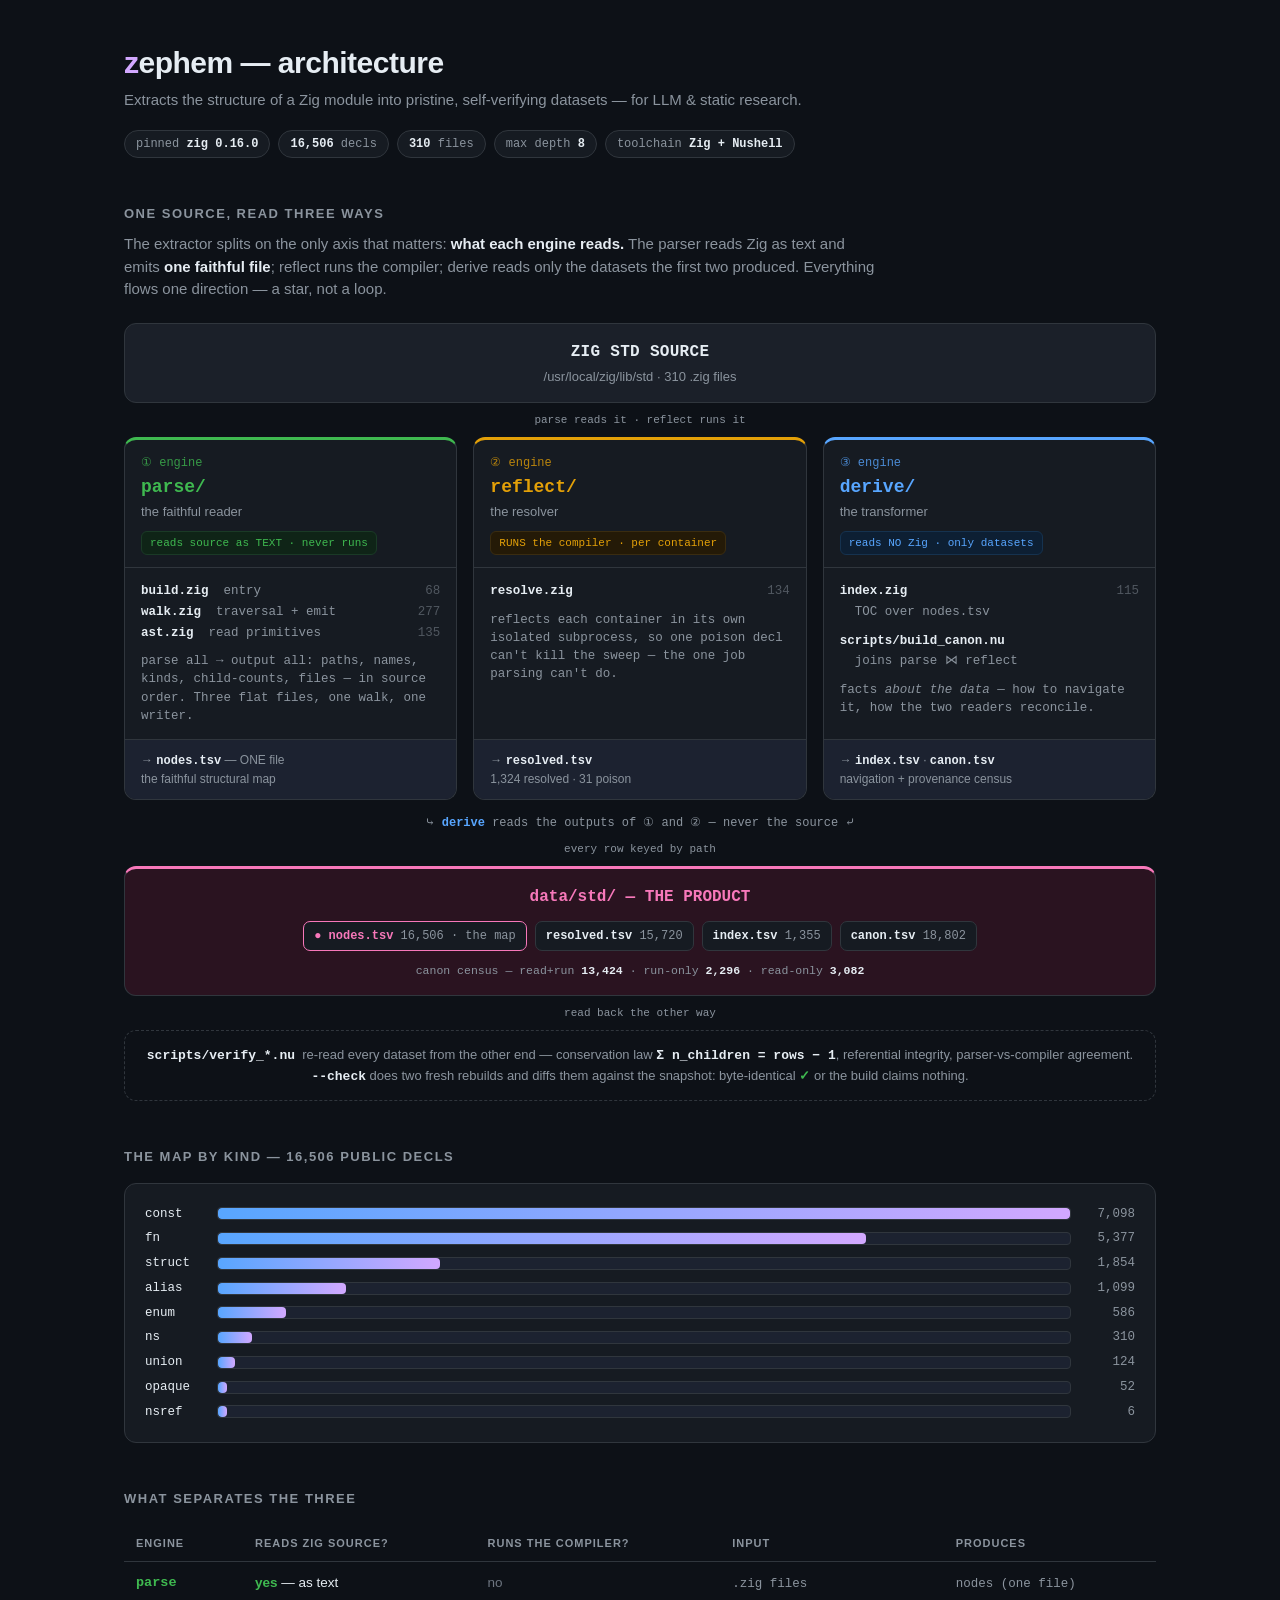
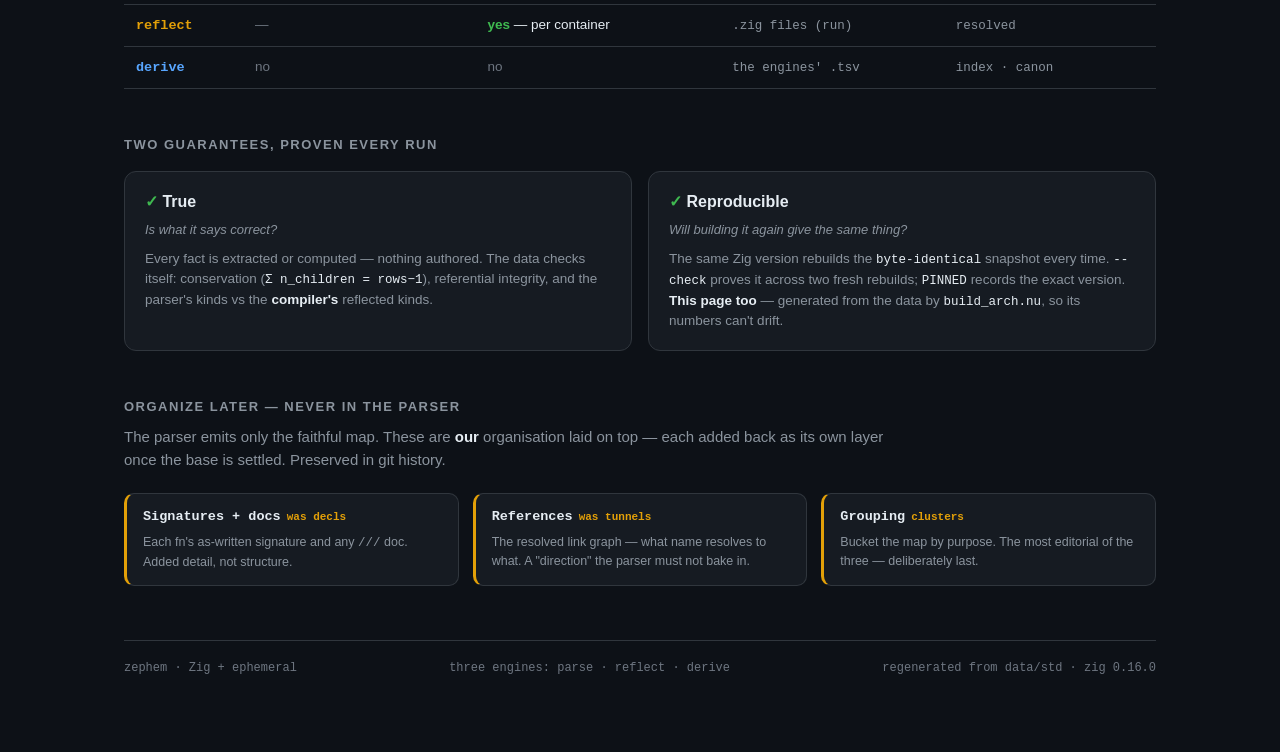
==== docs/architecture.html @ 4c21068a "parse: simplify to 3 flat files, drop dead multi-visitor machinery With the parser down to one outpu" ====
<!doctype html>
<html lang="en">
<head>
<meta charset="utf-8">
<meta name="viewport" content="width=device-width, initial-scale=1">
<title>zephem — architecture</title>
<!-- GENERATED FILE — do not hand-edit. Regenerate: nu scripts/build_arch.nu
     Structure/CSS live in docs/architecture.tmpl.html; every number is injected from data/std + engine source. -->
<style>
  :root{
    --bg:#0d1117; --panel:#161b22; --panel2:#1c2230; --ink:#e6edf3; --muted:#8b949e;
    --line:#30363d; --accent:#d2a8ff;
    --parse:#3fb950; --parse-bg:#0f2417; --parse-dim:#1a3a26;
    --reflect:#e3a008; --reflect-bg:#241a07; --reflect-dim:#3a2c10;
    --derive:#58a6ff; --derive-bg:#0d1f33; --derive-dim:#15324f;
    --source-bg:#1b2029; --product:#f778ba; --product-bg:#2a1320;
    --mono:"SF Mono",ui-monospace,"JetBrains Mono",Menlo,Consolas,monospace;
    --sans:-apple-system,BlinkMacSystemFont,"Segoe UI",Inter,Roboto,sans-serif;
  }
  *{box-sizing:border-box}
  body{margin:0;background:var(--bg);color:var(--ink);font-family:var(--sans);
       line-height:1.5;-webkit-font-smoothing:antialiased}
  .wrap{max-width:1080px;margin:0 auto;padding:40px 24px 80px}
  h1{font-size:30px;margin:0 0 4px;letter-spacing:-.5px}
  h1 .z{color:var(--accent)}
  .sub{color:var(--muted);font-size:15px;margin:0}
  .badges{display:flex;gap:8px;flex-wrap:wrap;margin:18px 0 0}
  .badge{font-family:var(--mono);font-size:12px;color:var(--muted);
         border:1px solid var(--line);border-radius:20px;padding:4px 11px;background:var(--panel)}
  .badge b{color:var(--ink);font-weight:600}
  h2{font-size:13px;text-transform:uppercase;letter-spacing:1.5px;color:var(--muted);
     margin:46px 0 16px;font-weight:600}
  .lede{color:var(--muted);font-size:15px;max-width:760px;margin:-6px 0 22px}
  .lede b{color:var(--ink);font-weight:600}

  .arrow{display:flex;justify-content:center;align-items:center;color:var(--muted);
         font-size:20px;height:34px;position:relative}
  .arrow span{font-size:11px;font-family:var(--mono);position:absolute;
              background:var(--bg);padding:0 8px;color:var(--muted)}

  .source{width:100%;background:var(--source-bg);border:1px solid var(--line);
          border-radius:12px;padding:16px 20px;text-align:center}
  .source .t{font-family:var(--mono);font-weight:600;color:var(--ink);letter-spacing:.3px}
  .source .d{color:var(--muted);font-size:13px;margin-top:3px}

  .engines{display:grid;grid-template-columns:repeat(3,1fr);gap:16px;width:100%}
  .engine{border:1px solid var(--line);border-radius:12px;background:var(--panel);
          overflow:hidden;display:flex;flex-direction:column}
  .engine .head{padding:14px 16px 12px;border-bottom:1px solid var(--line)}
  .engine .num{font-family:var(--mono);font-size:12px;opacity:.8}
  .engine .name{font-size:18px;font-weight:700;margin:2px 0 1px;font-family:var(--mono)}
  .engine .role{font-size:13px;color:var(--muted)}
  .engine .reads{font-size:11px;font-family:var(--mono);margin-top:9px;
                 display:inline-block;padding:3px 8px;border-radius:6px}
  .engine .body{padding:13px 16px;font-family:var(--mono);font-size:12.5px;flex:1}
  .engine .body .f{color:var(--muted);padding:1px 0}
  .engine .body .f b{color:var(--ink);font-weight:600}
  .engine .body .dir{color:var(--ink);font-weight:600;margin-top:6px}
  .engine .body .ln{float:right;opacity:.5}
  .engine .out{padding:11px 16px;border-top:1px solid var(--line);background:var(--panel2);
               font-size:12px;color:var(--muted)}
  .engine .out b{font-family:var(--mono);color:var(--ink);font-weight:600}

  .parse{border-top:3px solid var(--parse)}
  .parse .num,.parse .name{color:var(--parse)}
  .parse .reads{background:var(--parse-bg);color:var(--parse);border:1px solid var(--parse-dim)}
  .reflect{border-top:3px solid var(--reflect)}
  .reflect .num,.reflect .name{color:var(--reflect)}
  .reflect .reads{background:var(--reflect-bg);color:var(--reflect);border:1px solid var(--reflect-dim)}
  .derive{border-top:3px solid var(--derive)}
  .derive .num,.derive .name{color:var(--derive)}
  .derive .reads{background:var(--derive-bg);color:var(--derive);border:1px solid var(--derive-dim)}

  .feed-note{text-align:center;font-size:12px;color:var(--muted);font-family:var(--mono);margin:14px 0 0}
  .feed-note b{color:var(--derive)}

  .product{width:100%;background:var(--product-bg);border:1px solid var(--line);
           border-top:3px solid var(--product);border-radius:12px;padding:16px 20px}
  .product .t{font-family:var(--mono);font-weight:700;color:var(--product);text-align:center}
  .product .chips{display:flex;flex-wrap:wrap;gap:8px;justify-content:center;margin-top:12px}
  .chip{font-family:var(--mono);font-size:12px;border:1px solid var(--line);border-radius:7px;
        padding:5px 10px;background:var(--panel)}
  .chip b{color:var(--ink)} .chip .n{color:var(--muted)}
  .chip.spine{border-color:var(--product);color:var(--product)}
  .chip.spine b{color:var(--product)}
  .product .cap{text-align:center;font-family:var(--mono);font-size:11.5px;color:var(--muted);margin-top:11px}
  .product .cap b{color:var(--ink)}

  .verify{width:100%;border:1px dashed var(--line);border-radius:12px;padding:14px 20px;
          text-align:center;color:var(--muted);font-size:13px}
  .verify b{color:var(--ink);font-family:var(--mono)}
  .verify .ok{color:var(--parse);font-weight:700}

  /* kind distribution */
  .kinds{border:1px solid var(--line);border-radius:12px;background:var(--panel);padding:18px 20px}
  .kbar{display:flex;align-items:center;gap:12px;font-family:var(--mono);font-size:12.5px;padding:3px 0}
  .kname{width:60px;color:var(--ink)}
  .ktrack{flex:1;height:13px;background:var(--panel2);border-radius:4px;overflow:hidden;border:1px solid var(--line)}
  .kfill{display:block;height:100%;background:linear-gradient(90deg,var(--derive),var(--accent));border-radius:4px}
  .kn{width:52px;text-align:right;color:var(--muted)}

  table{width:100%;border-collapse:collapse;font-size:13.5px;margin-top:4px}
  th,td{text-align:left;padding:10px 12px;border-bottom:1px solid var(--line)}
  th{color:var(--muted);font-size:11px;text-transform:uppercase;letter-spacing:1px;font-weight:600}
  td .eng{font-family:var(--mono);font-weight:700}
  td.p .eng{color:var(--parse)} td.r .eng{color:var(--reflect)} td.d .eng{color:var(--derive)}
  .yes{color:var(--parse);font-weight:700} .no{color:#6e7681}
  td code{font-family:var(--mono);font-size:12.5px;color:var(--muted)}

  .cards2{display:grid;grid-template-columns:1fr 1fr;gap:16px}
  .gcard{border:1px solid var(--line);border-radius:12px;background:var(--panel);padding:18px 20px}
  .gcard h3{margin:0 0 6px;font-size:16px}
  .gcard .q{color:var(--muted);font-size:13px;font-style:italic;margin:0 0 10px}
  .gcard p{margin:0;font-size:13.5px;color:var(--muted)}
  .gcard code{font-family:var(--mono);color:var(--ink);font-size:12.5px}
  .gcard .tick{color:var(--parse)}

  .later{display:grid;grid-template-columns:repeat(3,1fr);gap:14px}
  .lcard{border:1px solid var(--line);border-left:3px solid var(--reflect);border-radius:10px;
         background:var(--panel);padding:13px 16px}
  .lcard .lt{font-family:var(--mono);font-weight:700;color:var(--ink);font-size:13.5px}
  .lcard .lwas{font-family:var(--mono);font-size:11px;color:var(--reflect);margin-left:6px}
  .lcard p{margin:6px 0 0;font-size:12.5px;color:var(--muted)}

  footer{margin-top:54px;padding-top:18px;border-top:1px solid var(--line);
         color:#6e7681;font-size:12px;font-family:var(--mono);display:flex;
         justify-content:space-between;flex-wrap:wrap;gap:8px}

  @media(max-width:720px){
    .engines,.later{grid-template-columns:1fr} .cards2{grid-template-columns:1fr}
  }
</style>
</head>
<body>
<div class="wrap">

  <header>
    <h1><span class="z">z</span>ephem — architecture</h1>
    <p class="sub">Extracts the structure of a Zig module into pristine, self-verifying datasets — for LLM &amp; static research.</p>
    <div class="badges">
      <span class="badge">pinned&nbsp;<b>zig 0.16.0</b></span>
      <span class="badge"><b>16,506</b>&nbsp;decls</span>
      <span class="badge"><b>310</b>&nbsp;files</span>
      <span class="badge">max depth&nbsp;<b>8</b></span>
      <span class="badge">toolchain&nbsp;<b>Zig + Nushell</b></span>
    </div>
  </header>

  <h2>One source, read three ways</h2>
  <p class="lede">The extractor splits on the only axis that matters: <b>what each engine reads.</b>
    The parser reads Zig as text and emits <b>one faithful file</b>; reflect runs the compiler; derive
    reads only the datasets the first two produced. Everything flows one direction — a star, not a loop.</p>

  <div class="source">
    <div class="t">ZIG STD SOURCE</div>
    <div class="d">/usr/local/zig/lib/std · 310 .zig files</div>
  </div>

  <div class="arrow">↓<span>parse reads it · reflect runs it</span></div>

  <div class="engines">

    <div class="engine parse">
      <div class="head">
        <div class="num">① engine</div>
        <div class="name">parse/</div>
        <div class="role">the faithful reader</div>
        <div class="reads">reads source as TEXT · never runs</div>
      </div>
      <div class="body">
        <div class="f"><b>build.zig</b><span class="ln">68</span> &nbsp;entry</div>
        <div class="f"><b>walk.zig</b><span class="ln">277</span> &nbsp;traversal + emit</div>
        <div class="f"><b>ast.zig</b><span class="ln">135</span> &nbsp;read primitives</div>
        <div class="f" style="margin-top:8px;line-height:1.45">parse all → output all: paths,
          names, kinds, child-counts, files — in source order. Three flat files, one walk,
          one writer.</div>
      </div>
      <div class="out">→ <b>nodes.tsv</b> — ONE file<br>the faithful structural map</div>
    </div>

    <div class="engine reflect">
      <div class="head">
        <div class="num">② engine</div>
        <div class="name">reflect/</div>
        <div class="role">the resolver</div>
        <div class="reads">RUNS the compiler · per container</div>
      </div>
      <div class="body">
        <div class="f"><b>resolve.zig</b><span class="ln">134</span></div>
        <div class="f" style="margin-top:8px;line-height:1.45">reflects each container in its own
          isolated subprocess, so one poison decl can't kill the sweep — the one job parsing can't do.</div>
      </div>
      <div class="out">→ <b>resolved.tsv</b><br>1,324 resolved · 31 poison</div>
    </div>

    <div class="engine derive">
      <div class="head">
        <div class="num">③ engine</div>
        <div class="name">derive/</div>
        <div class="role">the transformer</div>
        <div class="reads">reads NO Zig · only datasets</div>
      </div>
      <div class="body">
        <div class="f"><b>index.zig</b><span class="ln">115</span></div>
        <div class="f">&nbsp;&nbsp;TOC over nodes.tsv</div>
        <div class="f" style="margin-top:8px"><b>scripts/build_canon.nu</b></div>
        <div class="f">&nbsp;&nbsp;joins parse ⋈ reflect</div>
        <div class="f" style="margin-top:8px;line-height:1.45">facts <i>about the data</i> — how to
          navigate it, how the two readers reconcile.</div>
      </div>
      <div class="out">→ <b>index.tsv</b> · <b>canon.tsv</b><br>navigation + provenance census</div>
    </div>

  </div>

  <p class="feed-note">⤷ <b>derive</b> reads the outputs of ① and ② — never the source ⤶</p>

  <div class="arrow">↓<span>every row keyed by <code style="font-family:var(--mono)">path</code></span></div>

  <div class="product">
    <div class="t">data/std/ — THE PRODUCT</div>
    <div class="chips">
      <span class="chip spine">●&nbsp;<b>nodes.tsv</b> <span class="n">16,506 · the map</span></span>
      <span class="chip"><b>resolved.tsv</b> <span class="n">15,720</span></span>
      <span class="chip"><b>index.tsv</b> <span class="n">1,355</span></span>
      <span class="chip"><b>canon.tsv</b> <span class="n">18,802</span></span>
    </div>
    <div class="cap">canon census — read+run <b>13,424</b> · run-only <b>2,296</b> · read-only <b>3,082</b></div>
  </div>

  <div class="arrow">↓<span>read back the other way</span></div>

  <div class="verify">
    <b>scripts/verify_*.nu</b> &nbsp;re-read every dataset from the other end — conservation law
    <b>Σ n_children = rows − 1</b>, referential integrity, parser-vs-compiler agreement.
    <br><b>--check</b> does two fresh rebuilds and diffs them against the snapshot:
    byte-identical <span class="ok">✓</span> or the build claims nothing.
  </div>

  <h2>The map by kind — 16,506 public decls</h2>
  <div class="kinds">
        <div class="kbar"><span class="kname">const</span><span class="ktrack"><span class="kfill" style="width:100%"></span></span><span class="kn">7,098</span></div>
        <div class="kbar"><span class="kname">fn</span><span class="ktrack"><span class="kfill" style="width:76%"></span></span><span class="kn">5,377</span></div>
        <div class="kbar"><span class="kname">struct</span><span class="ktrack"><span class="kfill" style="width:26%"></span></span><span class="kn">1,854</span></div>
        <div class="kbar"><span class="kname">alias</span><span class="ktrack"><span class="kfill" style="width:15%"></span></span><span class="kn">1,099</span></div>
        <div class="kbar"><span class="kname">enum</span><span class="ktrack"><span class="kfill" style="width:8%"></span></span><span class="kn">586</span></div>
        <div class="kbar"><span class="kname">ns</span><span class="ktrack"><span class="kfill" style="width:4%"></span></span><span class="kn">310</span></div>
        <div class="kbar"><span class="kname">union</span><span class="ktrack"><span class="kfill" style="width:2%"></span></span><span class="kn">124</span></div>
        <div class="kbar"><span class="kname">opaque</span><span class="ktrack"><span class="kfill" style="width:1%"></span></span><span class="kn">52</span></div>
        <div class="kbar"><span class="kname">nsref</span><span class="ktrack"><span class="kfill" style="width:1%"></span></span><span class="kn">6</span></div>
  </div>

  <h2>What separates the three</h2>
  <table>
    <thead><tr><th>engine</th><th>reads Zig source?</th><th>runs the compiler?</th><th>input</th><th>produces</th></tr></thead>
    <tbody>
      <tr><td class="p"><span class="eng">parse</span></td><td><span class="yes">yes</span> — as text</td><td><span class="no">no</span></td><td><code>.zig files</code></td><td><code>nodes (one file)</code></td></tr>
      <tr><td class="r"><span class="eng">reflect</span></td><td><span class="no">—</span></td><td><span class="yes">yes</span> — per container</td><td><code>.zig files (run)</code></td><td><code>resolved</code></td></tr>
      <tr><td class="d"><span class="eng">derive</span></td><td><span class="no">no</span></td><td><span class="no">no</span></td><td><code>the engines' .tsv</code></td><td><code>index · canon</code></td></tr>
    </tbody>
  </table>

  <h2>Two guarantees, proven every run</h2>
  <div class="cards2">
    <div class="gcard">
      <h3><span class="tick">✓</span> True</h3>
      <p class="q">Is what it says correct?</p>
      <p>Every fact is extracted or computed — nothing authored. The data checks itself:
        conservation (<code>Σ n_children = rows−1</code>), referential integrity, and the
        parser's kinds vs the <b style="color:var(--ink)">compiler's</b> reflected kinds.</p>
    </div>
    <div class="gcard">
      <h3><span class="tick">✓</span> Reproducible</h3>
      <p class="q">Will building it again give the same thing?</p>
      <p>The same Zig version rebuilds the <code>byte-identical</code> snapshot every time.
        <code>--check</code> proves it across two fresh rebuilds; <code>PINNED</code> records the
        exact version. <b style="color:var(--ink)">This page too</b> — generated from the data by
        <code>build_arch.nu</code>, so its numbers can't drift.</p>
    </div>
  </div>

  <h2>Organize later — never in the parser</h2>
  <p class="lede">The parser emits only the faithful map. These are <b>our</b> organisation laid on
    top — each added back as its own layer once the base is settled. Preserved in git history.</p>
  <div class="later">
    <div class="lcard">
      <div class="lt">Signatures + docs<span class="lwas">was decls</span></div>
      <p>Each fn's as-written signature and any <code style="font-family:var(--mono)">///</code> doc. Added detail, not structure.</p>
    </div>
    <div class="lcard">
      <div class="lt">References<span class="lwas">was tunnels</span></div>
      <p>The resolved link graph — what name resolves to what. A "direction" the parser must not bake in.</p>
    </div>
    <div class="lcard">
      <div class="lt">Grouping<span class="lwas">clusters</span></div>
      <p>Bucket the map by purpose. The most editorial of the three — deliberately last.</p>
    </div>
  </div>

  <footer>
    <span>zephem · Zig + ephemeral</span>
    <span>three engines: parse · reflect · derive</span>
    <span>regenerated from data/std · zig 0.16.0</span>
  </footer>

</div>
</body>
</html>
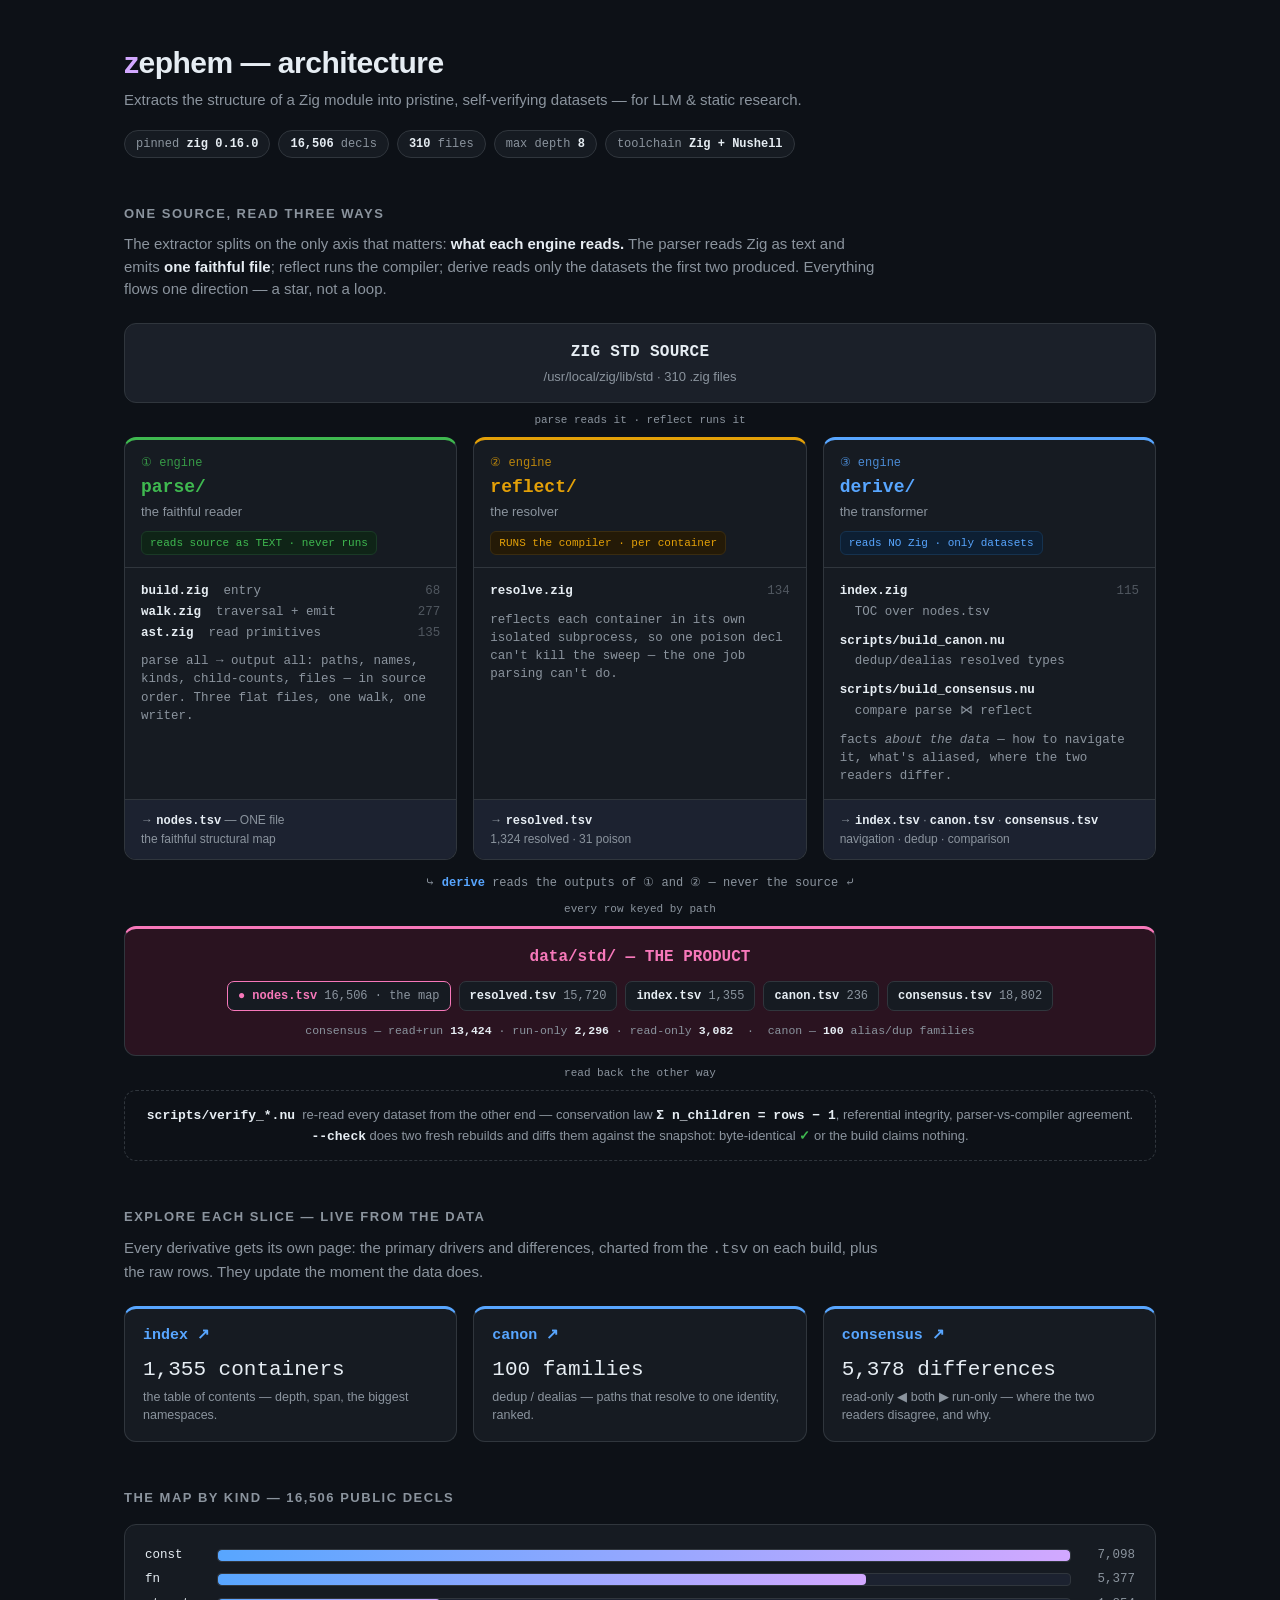
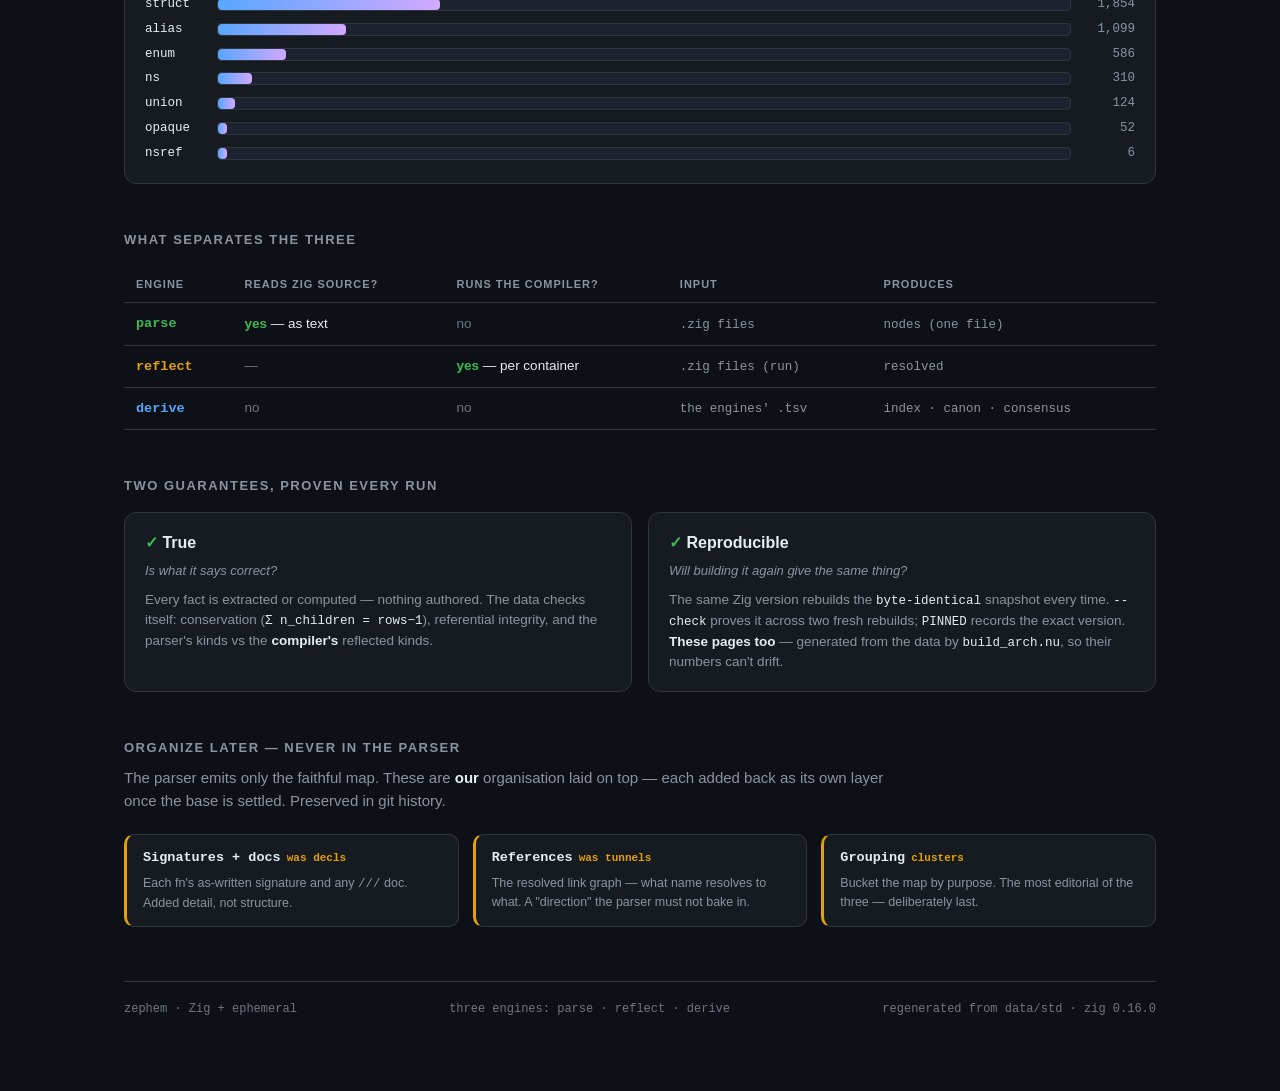
==== commit c55cbda4: "docs: generated per-slice viewer with data-driven findings Turn the single architecture page into a " ====
--- a/docs/architecture.html
+++ b/docs/architecture.html
@@ -5,131 +5,8 @@
 <meta name="viewport" content="width=device-width, initial-scale=1">
 <title>zephem — architecture</title>
 <!-- GENERATED FILE — do not hand-edit. Regenerate: nu scripts/build_arch.nu
-     Structure/CSS live in docs/architecture.tmpl.html; every number is injected from data/std + engine source. -->
-<style>
-  :root{
-    --bg:#0d1117; --panel:#161b22; --panel2:#1c2230; --ink:#e6edf3; --muted:#8b949e;
-    --line:#30363d; --accent:#d2a8ff;
-    --parse:#3fb950; --parse-bg:#0f2417; --parse-dim:#1a3a26;
-    --reflect:#e3a008; --reflect-bg:#241a07; --reflect-dim:#3a2c10;
-    --derive:#58a6ff; --derive-bg:#0d1f33; --derive-dim:#15324f;
-    --source-bg:#1b2029; --product:#f778ba; --product-bg:#2a1320;
-    --mono:"SF Mono",ui-monospace,"JetBrains Mono",Menlo,Consolas,monospace;
-    --sans:-apple-system,BlinkMacSystemFont,"Segoe UI",Inter,Roboto,sans-serif;
-  }
-  *{box-sizing:border-box}
-  body{margin:0;background:var(--bg);color:var(--ink);font-family:var(--sans);
-       line-height:1.5;-webkit-font-smoothing:antialiased}
-  .wrap{max-width:1080px;margin:0 auto;padding:40px 24px 80px}
-  h1{font-size:30px;margin:0 0 4px;letter-spacing:-.5px}
-  h1 .z{color:var(--accent)}
-  .sub{color:var(--muted);font-size:15px;margin:0}
-  .badges{display:flex;gap:8px;flex-wrap:wrap;margin:18px 0 0}
-  .badge{font-family:var(--mono);font-size:12px;color:var(--muted);
-         border:1px solid var(--line);border-radius:20px;padding:4px 11px;background:var(--panel)}
-  .badge b{color:var(--ink);font-weight:600}
-  h2{font-size:13px;text-transform:uppercase;letter-spacing:1.5px;color:var(--muted);
-     margin:46px 0 16px;font-weight:600}
-  .lede{color:var(--muted);font-size:15px;max-width:760px;margin:-6px 0 22px}
-  .lede b{color:var(--ink);font-weight:600}
-
-  .arrow{display:flex;justify-content:center;align-items:center;color:var(--muted);
-         font-size:20px;height:34px;position:relative}
-  .arrow span{font-size:11px;font-family:var(--mono);position:absolute;
-              background:var(--bg);padding:0 8px;color:var(--muted)}
-
-  .source{width:100%;background:var(--source-bg);border:1px solid var(--line);
-          border-radius:12px;padding:16px 20px;text-align:center}
-  .source .t{font-family:var(--mono);font-weight:600;color:var(--ink);letter-spacing:.3px}
-  .source .d{color:var(--muted);font-size:13px;margin-top:3px}
-
-  .engines{display:grid;grid-template-columns:repeat(3,1fr);gap:16px;width:100%}
-  .engine{border:1px solid var(--line);border-radius:12px;background:var(--panel);
-          overflow:hidden;display:flex;flex-direction:column}
-  .engine .head{padding:14px 16px 12px;border-bottom:1px solid var(--line)}
-  .engine .num{font-family:var(--mono);font-size:12px;opacity:.8}
-  .engine .name{font-size:18px;font-weight:700;margin:2px 0 1px;font-family:var(--mono)}
-  .engine .role{font-size:13px;color:var(--muted)}
-  .engine .reads{font-size:11px;font-family:var(--mono);margin-top:9px;
-                 display:inline-block;padding:3px 8px;border-radius:6px}
-  .engine .body{padding:13px 16px;font-family:var(--mono);font-size:12.5px;flex:1}
-  .engine .body .f{color:var(--muted);padding:1px 0}
-  .engine .body .f b{color:var(--ink);font-weight:600}
-  .engine .body .dir{color:var(--ink);font-weight:600;margin-top:6px}
-  .engine .body .ln{float:right;opacity:.5}
-  .engine .out{padding:11px 16px;border-top:1px solid var(--line);background:var(--panel2);
-               font-size:12px;color:var(--muted)}
-  .engine .out b{font-family:var(--mono);color:var(--ink);font-weight:600}
-
-  .parse{border-top:3px solid var(--parse)}
-  .parse .num,.parse .name{color:var(--parse)}
-  .parse .reads{background:var(--parse-bg);color:var(--parse);border:1px solid var(--parse-dim)}
-  .reflect{border-top:3px solid var(--reflect)}
-  .reflect .num,.reflect .name{color:var(--reflect)}
-  .reflect .reads{background:var(--reflect-bg);color:var(--reflect);border:1px solid var(--reflect-dim)}
-  .derive{border-top:3px solid var(--derive)}
-  .derive .num,.derive .name{color:var(--derive)}
-  .derive .reads{background:var(--derive-bg);color:var(--derive);border:1px solid var(--derive-dim)}
-
-  .feed-note{text-align:center;font-size:12px;color:var(--muted);font-family:var(--mono);margin:14px 0 0}
-  .feed-note b{color:var(--derive)}
-
-  .product{width:100%;background:var(--product-bg);border:1px solid var(--line);
-           border-top:3px solid var(--product);border-radius:12px;padding:16px 20px}
-  .product .t{font-family:var(--mono);font-weight:700;color:var(--product);text-align:center}
-  .product .chips{display:flex;flex-wrap:wrap;gap:8px;justify-content:center;margin-top:12px}
-  .chip{font-family:var(--mono);font-size:12px;border:1px solid var(--line);border-radius:7px;
-        padding:5px 10px;background:var(--panel)}
-  .chip b{color:var(--ink)} .chip .n{color:var(--muted)}
-  .chip.spine{border-color:var(--product);color:var(--product)}
-  .chip.spine b{color:var(--product)}
-  .product .cap{text-align:center;font-family:var(--mono);font-size:11.5px;color:var(--muted);margin-top:11px}
-  .product .cap b{color:var(--ink)}
-
-  .verify{width:100%;border:1px dashed var(--line);border-radius:12px;padding:14px 20px;
-          text-align:center;color:var(--muted);font-size:13px}
-  .verify b{color:var(--ink);font-family:var(--mono)}
-  .verify .ok{color:var(--parse);font-weight:700}
-
-  /* kind distribution */
-  .kinds{border:1px solid var(--line);border-radius:12px;background:var(--panel);padding:18px 20px}
-  .kbar{display:flex;align-items:center;gap:12px;font-family:var(--mono);font-size:12.5px;padding:3px 0}
-  .kname{width:60px;color:var(--ink)}
-  .ktrack{flex:1;height:13px;background:var(--panel2);border-radius:4px;overflow:hidden;border:1px solid var(--line)}
-  .kfill{display:block;height:100%;background:linear-gradient(90deg,var(--derive),var(--accent));border-radius:4px}
-  .kn{width:52px;text-align:right;color:var(--muted)}
-
-  table{width:100%;border-collapse:collapse;font-size:13.5px;margin-top:4px}
-  th,td{text-align:left;padding:10px 12px;border-bottom:1px solid var(--line)}
-  th{color:var(--muted);font-size:11px;text-transform:uppercase;letter-spacing:1px;font-weight:600}
-  td .eng{font-family:var(--mono);font-weight:700}
-  td.p .eng{color:var(--parse)} td.r .eng{color:var(--reflect)} td.d .eng{color:var(--derive)}
-  .yes{color:var(--parse);font-weight:700} .no{color:#6e7681}
-  td code{font-family:var(--mono);font-size:12.5px;color:var(--muted)}
-
-  .cards2{display:grid;grid-template-columns:1fr 1fr;gap:16px}
-  .gcard{border:1px solid var(--line);border-radius:12px;background:var(--panel);padding:18px 20px}
-  .gcard h3{margin:0 0 6px;font-size:16px}
-  .gcard .q{color:var(--muted);font-size:13px;font-style:italic;margin:0 0 10px}
-  .gcard p{margin:0;font-size:13.5px;color:var(--muted)}
-  .gcard code{font-family:var(--mono);color:var(--ink);font-size:12.5px}
-  .gcard .tick{color:var(--parse)}
-
-  .later{display:grid;grid-template-columns:repeat(3,1fr);gap:14px}
-  .lcard{border:1px solid var(--line);border-left:3px solid var(--reflect);border-radius:10px;
-         background:var(--panel);padding:13px 16px}
-  .lcard .lt{font-family:var(--mono);font-weight:700;color:var(--ink);font-size:13.5px}
-  .lcard .lwas{font-family:var(--mono);font-size:11px;color:var(--reflect);margin-left:6px}
-  .lcard p{margin:6px 0 0;font-size:12.5px;color:var(--muted)}
-
-  footer{margin-top:54px;padding-top:18px;border-top:1px solid var(--line);
-         color:#6e7681;font-size:12px;font-family:var(--mono);display:flex;
-         justify-content:space-between;flex-wrap:wrap;gap:8px}
-
-  @media(max-width:720px){
-    .engines,.later{grid-template-columns:1fr} .cards2{grid-template-columns:1fr}
-  }
-</style>
+     Structure lives in docs/architecture.tmpl.html, styling in docs/style.css; every number is injected from data/std + engine source. -->
+<link rel="stylesheet" href="style.css">
 </head>
 <body>
 <div class="wrap">
@@ -204,11 +81,13 @@
         <div class="f"><b>index.zig</b><span class="ln">115</span></div>
         <div class="f">&nbsp;&nbsp;TOC over nodes.tsv</div>
         <div class="f" style="margin-top:8px"><b>scripts/build_canon.nu</b></div>
-        <div class="f">&nbsp;&nbsp;joins parse ⋈ reflect</div>
+        <div class="f">&nbsp;&nbsp;dedup/dealias resolved types</div>
+        <div class="f" style="margin-top:8px"><b>scripts/build_consensus.nu</b></div>
+        <div class="f">&nbsp;&nbsp;compare parse ⋈ reflect</div>
         <div class="f" style="margin-top:8px;line-height:1.45">facts <i>about the data</i> — how to
-          navigate it, how the two readers reconcile.</div>
-      </div>
-      <div class="out">→ <b>index.tsv</b> · <b>canon.tsv</b><br>navigation + provenance census</div>
+          navigate it, what's aliased, where the two readers differ.</div>
+      </div>
+      <div class="out">→ <b>index.tsv</b> · <b>canon.tsv</b> · <b>consensus.tsv</b><br>navigation · dedup · comparison</div>
     </div>
 
   </div>
@@ -220,12 +99,13 @@
   <div class="product">
     <div class="t">data/std/ — THE PRODUCT</div>
     <div class="chips">
-      <span class="chip spine">●&nbsp;<b>nodes.tsv</b> <span class="n">16,506 · the map</span></span>
-      <span class="chip"><b>resolved.tsv</b> <span class="n">15,720</span></span>
-      <span class="chip"><b>index.tsv</b> <span class="n">1,355</span></span>
-      <span class="chip"><b>canon.tsv</b> <span class="n">18,802</span></span>
-    </div>
-    <div class="cap">canon census — read+run <b>13,424</b> · run-only <b>2,296</b> · read-only <b>3,082</b></div>
+      <a class="chip spine" href="../data/std/nodes.tsv">●&nbsp;<b>nodes.tsv</b> <span class="n">16,506 · the map</span></a>
+      <a class="chip" href="../data/std/resolved.tsv"><b>resolved.tsv</b> <span class="n">15,720</span></a>
+      <a class="chip" href="../data/std/index.tsv"><b>index.tsv</b> <span class="n">1,355</span></a>
+      <a class="chip" href="../data/std/canon.tsv"><b>canon.tsv</b> <span class="n">236</span></a>
+      <a class="chip" href="../data/std/consensus.tsv"><b>consensus.tsv</b> <span class="n">18,802</span></a>
+    </div>
+    <div class="cap">consensus — read+run <b>13,424</b> · run-only <b>2,296</b> · read-only <b>3,082</b> &nbsp;·&nbsp; canon — <b>100</b> alias/dup families</div>
   </div>
 
   <div class="arrow">↓<span>read back the other way</span></div>
@@ -235,6 +115,27 @@
     <b>Σ n_children = rows − 1</b>, referential integrity, parser-vs-compiler agreement.
     <br><b>--check</b> does two fresh rebuilds and diffs them against the snapshot:
     byte-identical <span class="ok">✓</span> or the build claims nothing.
+  </div>
+
+  <h2>Explore each slice — live from the data</h2>
+  <p class="lede">Every derivative gets its own page: the primary drivers and differences, charted from
+    the <code>.tsv</code> on each build, plus the raw rows. They update the moment the data does.</p>
+  <div class="slices">
+    <a class="slice" href="views/index.html">
+      <div class="st">index ↗</div>
+      <div class="sn">1,355 containers</div>
+      <div class="sd">the table of contents — depth, span, the biggest namespaces.</div>
+    </a>
+    <a class="slice" href="views/canon.html">
+      <div class="st">canon ↗</div>
+      <div class="sn">100 families</div>
+      <div class="sd">dedup / dealias — paths that resolve to one identity, ranked.</div>
+    </a>
+    <a class="slice" href="views/consensus.html">
+      <div class="st">consensus ↗</div>
+      <div class="sn">5,378 differences</div>
+      <div class="sd">read-only ◀ both ▶ run-only — where the two readers disagree, and why.</div>
+    </a>
   </div>
 
   <h2>The map by kind — 16,506 public decls</h2>
@@ -256,7 +157,7 @@
     <tbody>
       <tr><td class="p"><span class="eng">parse</span></td><td><span class="yes">yes</span> — as text</td><td><span class="no">no</span></td><td><code>.zig files</code></td><td><code>nodes (one file)</code></td></tr>
       <tr><td class="r"><span class="eng">reflect</span></td><td><span class="no">—</span></td><td><span class="yes">yes</span> — per container</td><td><code>.zig files (run)</code></td><td><code>resolved</code></td></tr>
-      <tr><td class="d"><span class="eng">derive</span></td><td><span class="no">no</span></td><td><span class="no">no</span></td><td><code>the engines' .tsv</code></td><td><code>index · canon</code></td></tr>
+      <tr><td class="d"><span class="eng">derive</span></td><td><span class="no">no</span></td><td><span class="no">no</span></td><td><code>the engines' .tsv</code></td><td><code>index · canon · consensus</code></td></tr>
     </tbody>
   </table>
 
@@ -274,8 +175,8 @@
       <p class="q">Will building it again give the same thing?</p>
       <p>The same Zig version rebuilds the <code>byte-identical</code> snapshot every time.
         <code>--check</code> proves it across two fresh rebuilds; <code>PINNED</code> records the
-        exact version. <b style="color:var(--ink)">This page too</b> — generated from the data by
-        <code>build_arch.nu</code>, so its numbers can't drift.</p>
+        exact version. <b style="color:var(--ink)">These pages too</b> — generated from the data by
+        <code>build_arch.nu</code>, so their numbers can't drift.</p>
     </div>
   </div>
 
--- a/docs/style.css
+++ b/docs/style.css
@@ -0,0 +1,183 @@
+/* zephem docs — shared stylesheet for the generated viewer + per-slice pages.
+   Hand-authored structure (like the *.tmpl.html files); the DATA is injected by build_arch.nu. */
+:root{
+  --bg:#0d1117; --panel:#161b22; --panel2:#1c2230; --ink:#e6edf3; --muted:#8b949e;
+  --line:#30363d; --accent:#d2a8ff;
+  --parse:#3fb950; --parse-bg:#0f2417; --parse-dim:#1a3a26;
+  --reflect:#e3a008; --reflect-bg:#241a07; --reflect-dim:#3a2c10;
+  --derive:#58a6ff; --derive-bg:#0d1f33; --derive-dim:#15324f;
+  --source-bg:#1b2029; --product:#f778ba; --product-bg:#2a1320;
+  --mono:"SF Mono",ui-monospace,"JetBrains Mono",Menlo,Consolas,monospace;
+  --sans:-apple-system,BlinkMacSystemFont,"Segoe UI",Inter,Roboto,sans-serif;
+}
+*{box-sizing:border-box}
+body{margin:0;background:var(--bg);color:var(--ink);font-family:var(--sans);
+     line-height:1.5;-webkit-font-smoothing:antialiased}
+.wrap{max-width:1080px;margin:0 auto;padding:40px 24px 80px}
+h1{font-size:30px;margin:0 0 4px;letter-spacing:-.5px}
+h1 .z{color:var(--accent)}
+.sub{color:var(--muted);font-size:15px;margin:0}
+.badges{display:flex;gap:8px;flex-wrap:wrap;margin:18px 0 0}
+.badge{font-family:var(--mono);font-size:12px;color:var(--muted);
+       border:1px solid var(--line);border-radius:20px;padding:4px 11px;background:var(--panel)}
+.badge b{color:var(--ink);font-weight:600}
+h2{font-size:13px;text-transform:uppercase;letter-spacing:1.5px;color:var(--muted);
+   margin:46px 0 16px;font-weight:600}
+.lede{color:var(--muted);font-size:15px;max-width:760px;margin:-6px 0 22px}
+.lede b{color:var(--ink);font-weight:600}
+
+.arrow{display:flex;justify-content:center;align-items:center;color:var(--muted);
+       font-size:20px;height:34px;position:relative}
+.arrow span{font-size:11px;font-family:var(--mono);position:absolute;
+            background:var(--bg);padding:0 8px;color:var(--muted)}
+
+.source{width:100%;background:var(--source-bg);border:1px solid var(--line);
+        border-radius:12px;padding:16px 20px;text-align:center}
+.source .t{font-family:var(--mono);font-weight:600;color:var(--ink);letter-spacing:.3px}
+.source .d{color:var(--muted);font-size:13px;margin-top:3px}
+
+.engines{display:grid;grid-template-columns:repeat(3,1fr);gap:16px;width:100%}
+.engine{border:1px solid var(--line);border-radius:12px;background:var(--panel);
+        overflow:hidden;display:flex;flex-direction:column}
+.engine .head{padding:14px 16px 12px;border-bottom:1px solid var(--line)}
+.engine .num{font-family:var(--mono);font-size:12px;opacity:.8}
+.engine .name{font-size:18px;font-weight:700;margin:2px 0 1px;font-family:var(--mono)}
+.engine .role{font-size:13px;color:var(--muted)}
+.engine .reads{font-size:11px;font-family:var(--mono);margin-top:9px;
+               display:inline-block;padding:3px 8px;border-radius:6px}
+.engine .body{padding:13px 16px;font-family:var(--mono);font-size:12.5px;flex:1}
+.engine .body .f{color:var(--muted);padding:1px 0}
+.engine .body .f b{color:var(--ink);font-weight:600}
+.engine .body .dir{color:var(--ink);font-weight:600;margin-top:6px}
+.engine .body .ln{float:right;opacity:.5}
+.engine .out{padding:11px 16px;border-top:1px solid var(--line);background:var(--panel2);
+             font-size:12px;color:var(--muted)}
+.engine .out b{font-family:var(--mono);color:var(--ink);font-weight:600}
+
+.parse{border-top:3px solid var(--parse)}
+.parse .num,.parse .name{color:var(--parse)}
+.parse .reads{background:var(--parse-bg);color:var(--parse);border:1px solid var(--parse-dim)}
+.reflect{border-top:3px solid var(--reflect)}
+.reflect .num,.reflect .name{color:var(--reflect)}
+.reflect .reads{background:var(--reflect-bg);color:var(--reflect);border:1px solid var(--reflect-dim)}
+.derive{border-top:3px solid var(--derive)}
+.derive .num,.derive .name{color:var(--derive)}
+.derive .reads{background:var(--derive-bg);color:var(--derive);border:1px solid var(--derive-dim)}
+
+.feed-note{text-align:center;font-size:12px;color:var(--muted);font-family:var(--mono);margin:14px 0 0}
+.feed-note b{color:var(--derive)}
+
+.product{width:100%;background:var(--product-bg);border:1px solid var(--line);
+         border-top:3px solid var(--product);border-radius:12px;padding:16px 20px}
+.product .t{font-family:var(--mono);font-weight:700;color:var(--product);text-align:center}
+.product .chips{display:flex;flex-wrap:wrap;gap:8px;justify-content:center;margin-top:12px}
+.chip{font-family:var(--mono);font-size:12px;border:1px solid var(--line);border-radius:7px;
+      padding:5px 10px;background:var(--panel)}
+.chip b{color:var(--ink)} .chip .n{color:var(--muted)}
+.chip.spine{border-color:var(--product);color:var(--product)}
+.chip.spine b{color:var(--product)}
+.product .cap{text-align:center;font-family:var(--mono);font-size:11.5px;color:var(--muted);margin-top:11px}
+.product .cap b{color:var(--ink)}
+a.chip{text-decoration:none;cursor:pointer;transition:border-color .15s}
+a.chip:hover{border-color:var(--accent)}
+a.chip:hover b{color:var(--accent)}
+
+.verify{width:100%;border:1px dashed var(--line);border-radius:12px;padding:14px 20px;
+        text-align:center;color:var(--muted);font-size:13px}
+.verify b{color:var(--ink);font-family:var(--mono)}
+.verify .ok{color:var(--parse);font-weight:700}
+
+/* kind distribution + generic horizontal bars */
+.kinds{border:1px solid var(--line);border-radius:12px;background:var(--panel);padding:18px 20px}
+.kbar{display:flex;align-items:center;gap:12px;font-family:var(--mono);font-size:12.5px;padding:3px 0}
+.kname{width:60px;color:var(--ink)}
+.ktrack{flex:1;height:13px;background:var(--panel2);border-radius:4px;overflow:hidden;border:1px solid var(--line)}
+.kfill{display:block;height:100%;background:linear-gradient(90deg,var(--derive),var(--accent));border-radius:4px}
+.kn{width:52px;text-align:right;color:var(--muted)}
+
+table{width:100%;border-collapse:collapse;font-size:13.5px;margin-top:4px}
+th,td{text-align:left;padding:10px 12px;border-bottom:1px solid var(--line)}
+th{color:var(--muted);font-size:11px;text-transform:uppercase;letter-spacing:1px;font-weight:600}
+td .eng{font-family:var(--mono);font-weight:700}
+td.p .eng{color:var(--parse)} td.r .eng{color:var(--reflect)} td.d .eng{color:var(--derive)}
+.yes{color:var(--parse);font-weight:700} .no{color:#6e7681}
+td code{font-family:var(--mono);font-size:12.5px;color:var(--muted)}
+
+.cards2{display:grid;grid-template-columns:1fr 1fr;gap:16px}
+.gcard{border:1px solid var(--line);border-radius:12px;background:var(--panel);padding:18px 20px}
+.gcard h3{margin:0 0 6px;font-size:16px}
+.gcard .q{color:var(--muted);font-size:13px;font-style:italic;margin:0 0 10px}
+.gcard p{margin:0;font-size:13.5px;color:var(--muted)}
+.gcard code{font-family:var(--mono);color:var(--ink);font-size:12.5px}
+.gcard .tick{color:var(--parse)}
+
+.later{display:grid;grid-template-columns:repeat(3,1fr);gap:14px}
+.lcard{border:1px solid var(--line);border-left:3px solid var(--reflect);border-radius:10px;
+       background:var(--panel);padding:13px 16px}
+.lcard .lt{font-family:var(--mono);font-weight:700;color:var(--ink);font-size:13.5px}
+.lcard .lwas{font-family:var(--mono);font-size:11px;color:var(--reflect);margin-left:6px}
+.lcard p{margin:6px 0 0;font-size:12.5px;color:var(--muted)}
+
+footer{margin-top:54px;padding-top:18px;border-top:1px solid var(--line);
+       color:#6e7681;font-size:12px;font-family:var(--mono);display:flex;
+       justify-content:space-between;flex-wrap:wrap;gap:8px}
+
+/* ── hub → slice navigation cards ── */
+.slices{display:grid;grid-template-columns:repeat(3,1fr);gap:16px}
+a.slice{display:block;border:1px solid var(--line);border-radius:12px;background:var(--panel);
+        padding:16px 18px;text-decoration:none;border-top:3px solid var(--derive);transition:border-color .15s}
+a.slice:hover{border-color:var(--accent)}
+a.slice .st{font-family:var(--mono);font-weight:700;color:var(--derive);font-size:15px}
+a.slice .sn{font-family:var(--mono);font-size:21px;color:var(--ink);margin:7px 0 2px}
+a.slice .sd{font-size:12.5px;color:var(--muted)}
+
+/* ── per-slice pages ── */
+.nav{font-family:var(--mono);font-size:12px;color:var(--muted);margin-bottom:10px}
+.nav a{color:var(--derive);text-decoration:none}
+.nav a:hover{text-decoration:underline}
+.nav .raw{float:right}
+.statrow{display:flex;gap:12px;flex-wrap:wrap;margin:16px 0 6px}
+.statbox{border:1px solid var(--line);border-radius:10px;background:var(--panel);padding:12px 16px;min-width:118px}
+.statbox .sv{font-size:23px;font-family:var(--mono);font-weight:700;color:var(--ink)}
+.statbox .sl{font-size:11px;color:var(--muted);text-transform:uppercase;letter-spacing:1px;margin-top:2px}
+.statbox.ro{border-top:3px solid var(--reflect)} .statbox.ro .sv{color:var(--reflect)}
+.statbox.both{border-top:3px solid var(--parse)} .statbox.both .sv{color:var(--parse)}
+.statbox.run{border-top:3px solid var(--derive)} .statbox.run .sv{color:var(--derive)}
+
+.panelcard{border:1px solid var(--line);border-radius:12px;background:var(--panel);padding:16px 20px;margin-bottom:16px}
+.panelcard .ph{font-size:13px;color:var(--muted);margin:0 0 12px}
+.panelcard .ph b{color:var(--ink);font-family:var(--mono)}
+
+/* label-on-top bar — handles long labels (error categories, type identities) */
+.lbar{font-family:var(--mono);font-size:12px;padding:5px 0}
+.lbar .lt{display:flex;justify-content:space-between;gap:12px;color:var(--ink)}
+.lbar .lt .lk{overflow:hidden;text-overflow:ellipsis;white-space:nowrap}
+.lbar .lt .lv{color:var(--muted);flex:none}
+.lbar .ltrack{height:10px;background:var(--panel2);border-radius:4px;overflow:hidden;border:1px solid var(--line);margin-top:3px}
+.lbar .lfill{height:100%;background:linear-gradient(90deg,var(--derive),var(--accent));border-radius:4px;display:block}
+.lbar.ro .lfill{background:linear-gradient(90deg,var(--reflect),#f0c040)}
+
+/* consensus diverging layout: read-only ◀ | both | ▶ run-only */
+.diverge{display:grid;grid-template-columns:1fr 1.1fr 1fr;gap:12px;text-align:center;align-items:stretch}
+.dcell{border:1px solid var(--line);border-radius:12px;padding:16px 14px;background:var(--panel)}
+.dcell .dn{font-size:30px;font-family:var(--mono);font-weight:700;line-height:1}
+.dcell .dl{font-size:12px;color:var(--muted);margin-top:6px}
+.dcell .dx{font-size:11px;color:var(--muted);margin-top:3px;font-family:var(--mono)}
+.dcell.ro{border-top:3px solid var(--reflect)} .dcell.ro .dn{color:var(--reflect)}
+.dcell.both{border-top:3px solid var(--parse)} .dcell.both .dn{color:var(--parse)}
+.dcell.run{border-top:3px solid var(--derive)} .dcell.run .dn{color:var(--derive)}
+.divbar{display:flex;height:14px;border-radius:5px;overflow:hidden;border:1px solid var(--line);margin:14px 0 2px}
+.divbar .seg{height:100%}
+.divbar .seg.ro{background:var(--reflect)} .divbar .seg.both{background:var(--parse)} .divbar .seg.run{background:var(--derive)}
+
+/* data tables on slice pages */
+.ftab{font-size:12.5px;margin-top:2px;table-layout:fixed}
+.ftab th,.ftab td{padding:6px 10px;word-break:break-word}
+.ftab td.mono{font-family:var(--mono);color:var(--ink)}
+.ftab td.dim{color:var(--muted);font-family:var(--mono)}
+.ftab td.num{font-family:var(--mono);color:var(--accent);text-align:right;width:70px}
+
+@media(max-width:720px){
+  .engines,.later,.slices{grid-template-columns:1fr} .cards2{grid-template-columns:1fr}
+  .diverge{grid-template-columns:1fr}
+}
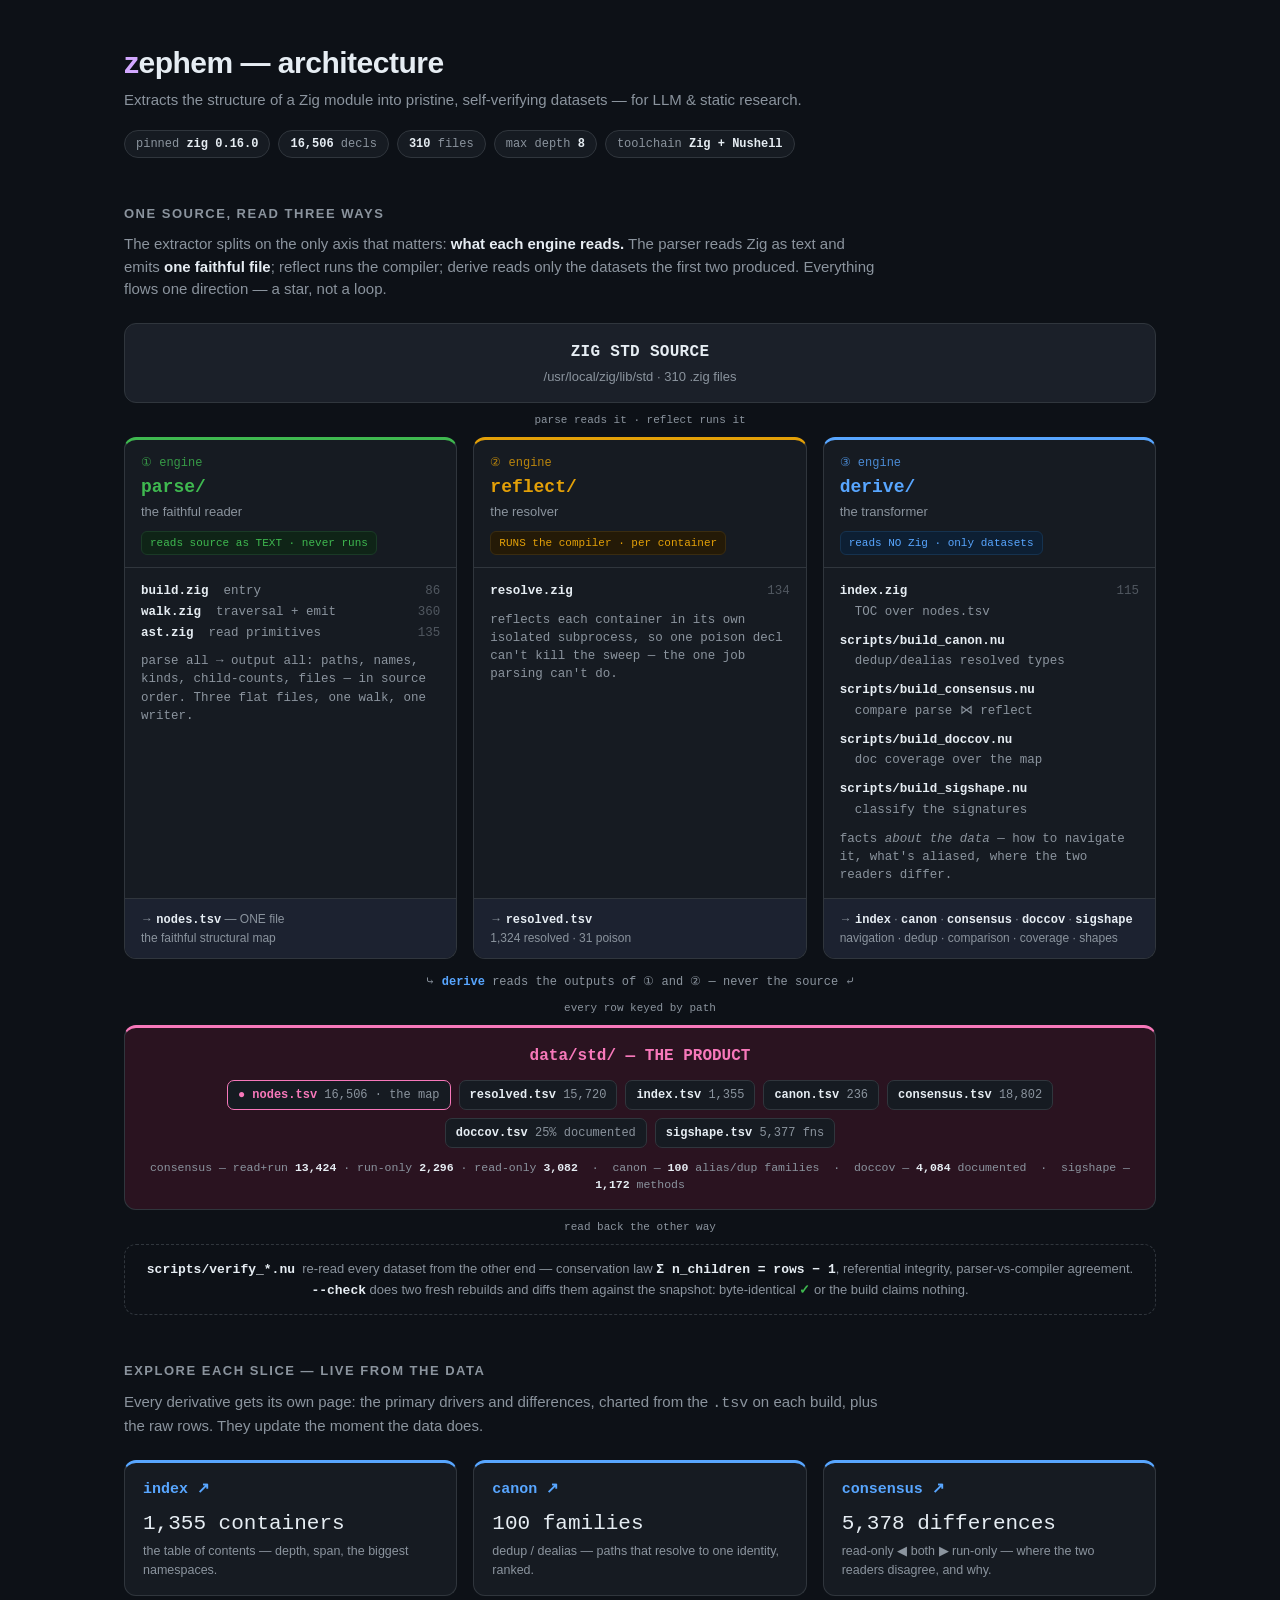
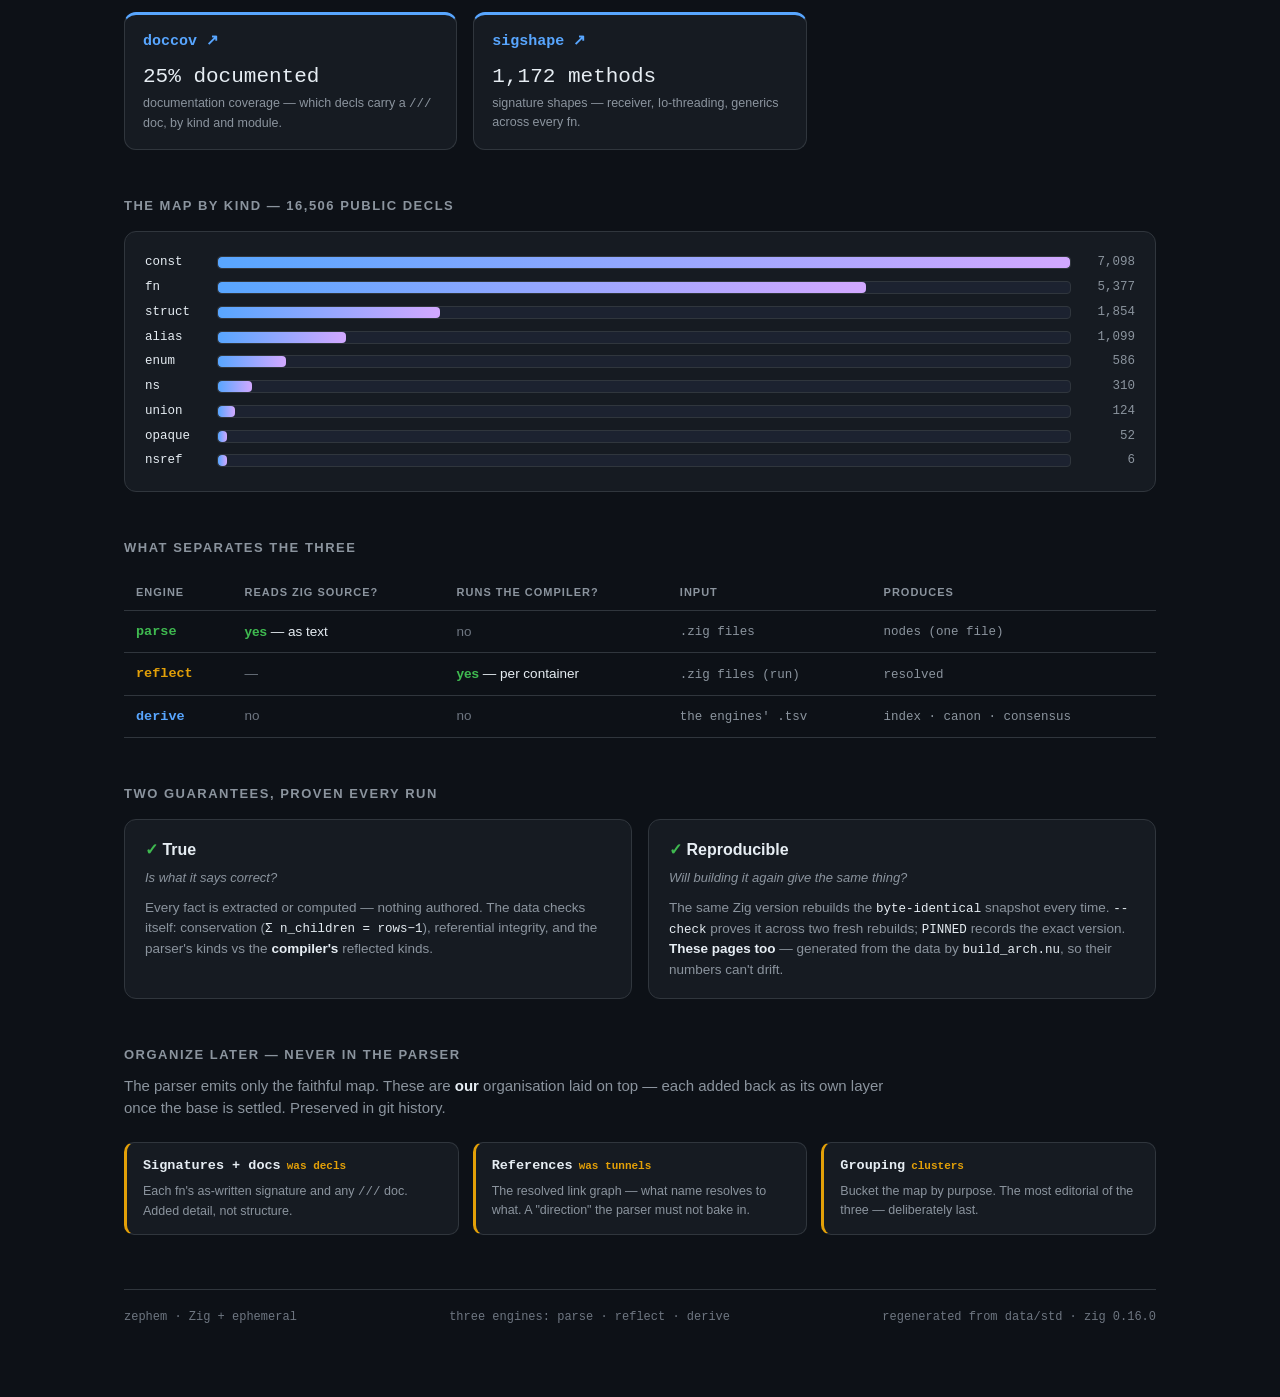
==== commit 10190b9e: "derive: add doccov + sigshape census overlays, wired into the viewer Two new single-purpose derive o" ====
--- a/docs/architecture.html
+++ b/docs/architecture.html
@@ -45,8 +45,8 @@
         <div class="reads">reads source as TEXT · never runs</div>
       </div>
       <div class="body">
-        <div class="f"><b>build.zig</b><span class="ln">68</span> &nbsp;entry</div>
-        <div class="f"><b>walk.zig</b><span class="ln">277</span> &nbsp;traversal + emit</div>
+        <div class="f"><b>build.zig</b><span class="ln">86</span> &nbsp;entry</div>
+        <div class="f"><b>walk.zig</b><span class="ln">360</span> &nbsp;traversal + emit</div>
         <div class="f"><b>ast.zig</b><span class="ln">135</span> &nbsp;read primitives</div>
         <div class="f" style="margin-top:8px;line-height:1.45">parse all → output all: paths,
           names, kinds, child-counts, files — in source order. Three flat files, one walk,
@@ -84,10 +84,14 @@
         <div class="f">&nbsp;&nbsp;dedup/dealias resolved types</div>
         <div class="f" style="margin-top:8px"><b>scripts/build_consensus.nu</b></div>
         <div class="f">&nbsp;&nbsp;compare parse ⋈ reflect</div>
+        <div class="f" style="margin-top:8px"><b>scripts/build_doccov.nu</b></div>
+        <div class="f">&nbsp;&nbsp;doc coverage over the map</div>
+        <div class="f" style="margin-top:8px"><b>scripts/build_sigshape.nu</b></div>
+        <div class="f">&nbsp;&nbsp;classify the signatures</div>
         <div class="f" style="margin-top:8px;line-height:1.45">facts <i>about the data</i> — how to
           navigate it, what's aliased, where the two readers differ.</div>
       </div>
-      <div class="out">→ <b>index.tsv</b> · <b>canon.tsv</b> · <b>consensus.tsv</b><br>navigation · dedup · comparison</div>
+      <div class="out">→ <b>index</b> · <b>canon</b> · <b>consensus</b> · <b>doccov</b> · <b>sigshape</b><br>navigation · dedup · comparison · coverage · shapes</div>
     </div>
 
   </div>
@@ -104,8 +108,10 @@
       <a class="chip" href="../data/std/index.tsv"><b>index.tsv</b> <span class="n">1,355</span></a>
       <a class="chip" href="../data/std/canon.tsv"><b>canon.tsv</b> <span class="n">236</span></a>
       <a class="chip" href="../data/std/consensus.tsv"><b>consensus.tsv</b> <span class="n">18,802</span></a>
-    </div>
-    <div class="cap">consensus — read+run <b>13,424</b> · run-only <b>2,296</b> · read-only <b>3,082</b> &nbsp;·&nbsp; canon — <b>100</b> alias/dup families</div>
+      <a class="chip" href="../data/std/doccov.tsv"><b>doccov.tsv</b> <span class="n">25% documented</span></a>
+      <a class="chip" href="../data/std/sigshape.tsv"><b>sigshape.tsv</b> <span class="n">5,377 fns</span></a>
+    </div>
+    <div class="cap">consensus — read+run <b>13,424</b> · run-only <b>2,296</b> · read-only <b>3,082</b> &nbsp;·&nbsp; canon — <b>100</b> alias/dup families &nbsp;·&nbsp; doccov — <b>4,084</b> documented &nbsp;·&nbsp; sigshape — <b>1,172</b> methods</div>
   </div>
 
   <div class="arrow">↓<span>read back the other way</span></div>
@@ -135,6 +141,16 @@
       <div class="st">consensus ↗</div>
       <div class="sn">5,378 differences</div>
       <div class="sd">read-only ◀ both ▶ run-only — where the two readers disagree, and why.</div>
+    </a>
+    <a class="slice" href="views/doccov.html">
+      <div class="st">doccov ↗</div>
+      <div class="sn">25% documented</div>
+      <div class="sd">documentation coverage — which decls carry a <code>///</code> doc, by kind and module.</div>
+    </a>
+    <a class="slice" href="views/sigshape.html">
+      <div class="st">sigshape ↗</div>
+      <div class="sn">1,172 methods</div>
+      <div class="sd">signature shapes — receiver, Io-threading, generics across every fn.</div>
     </a>
   </div>
 
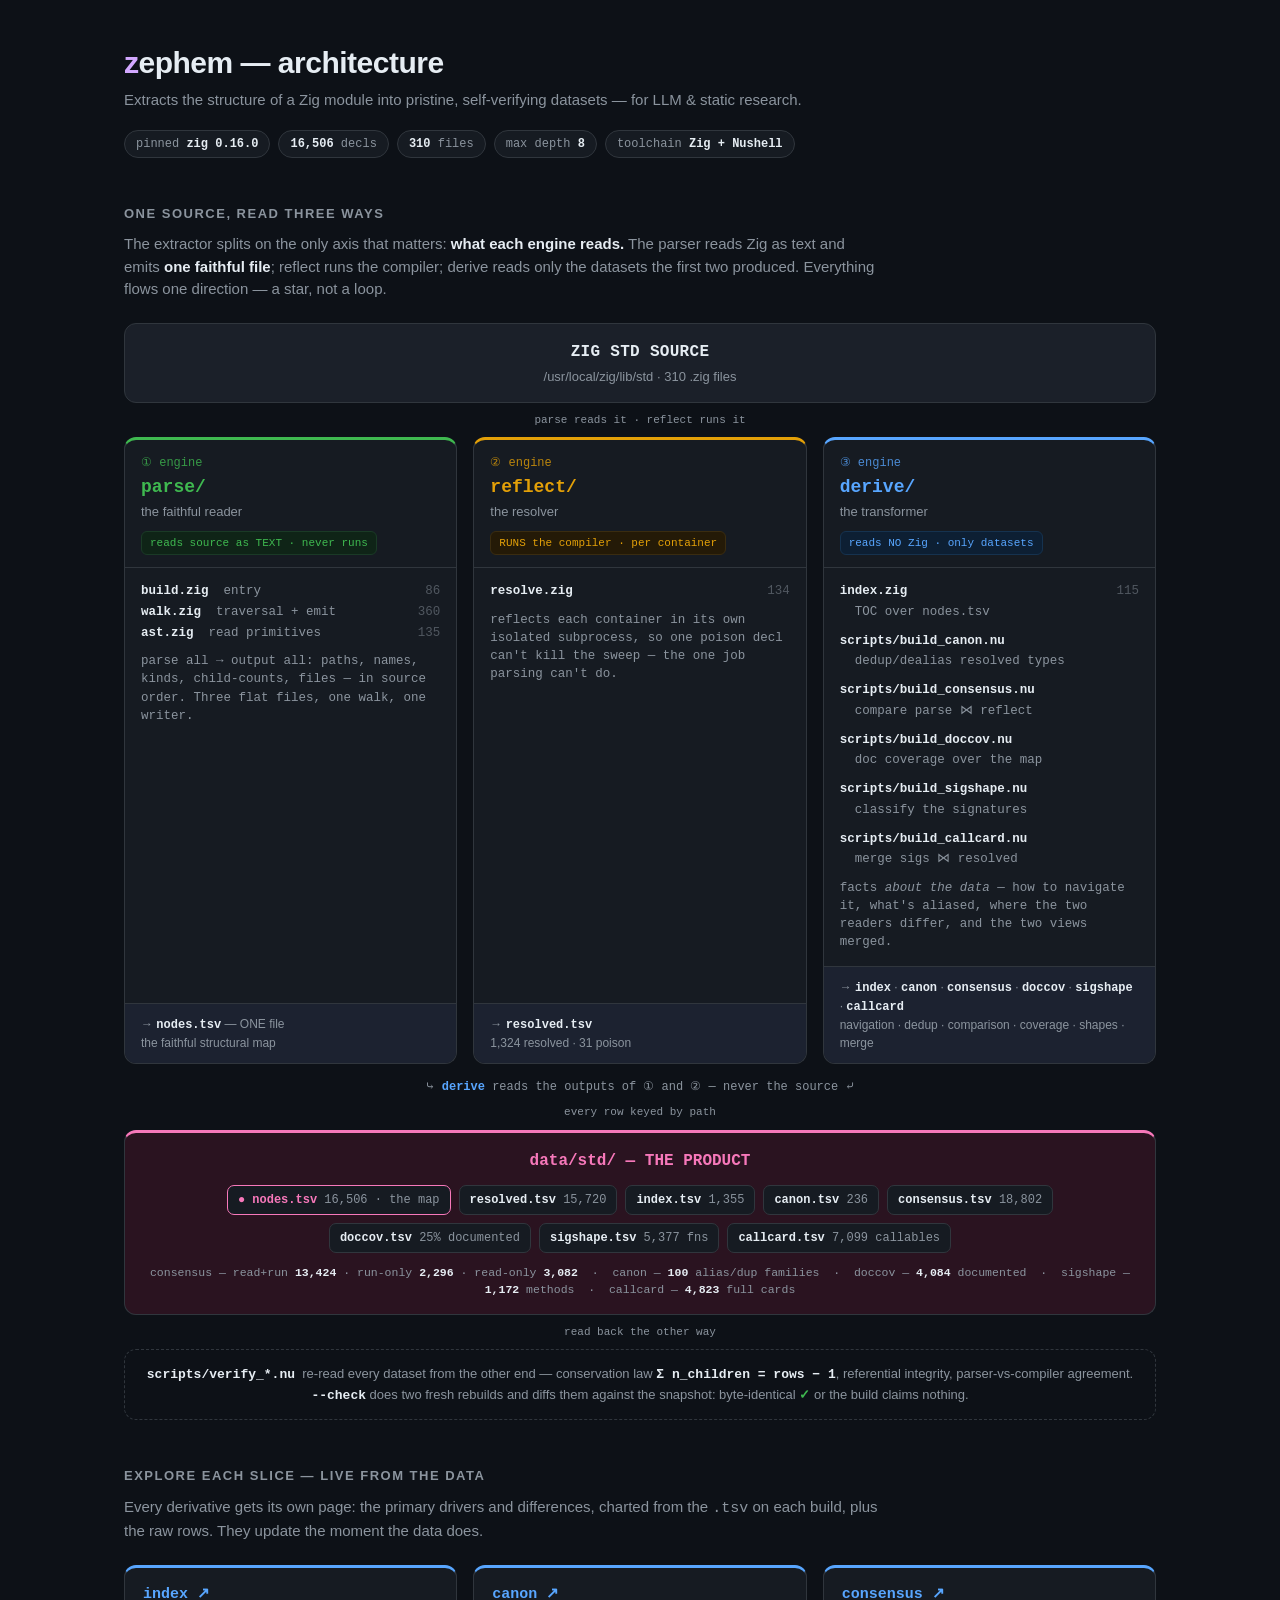
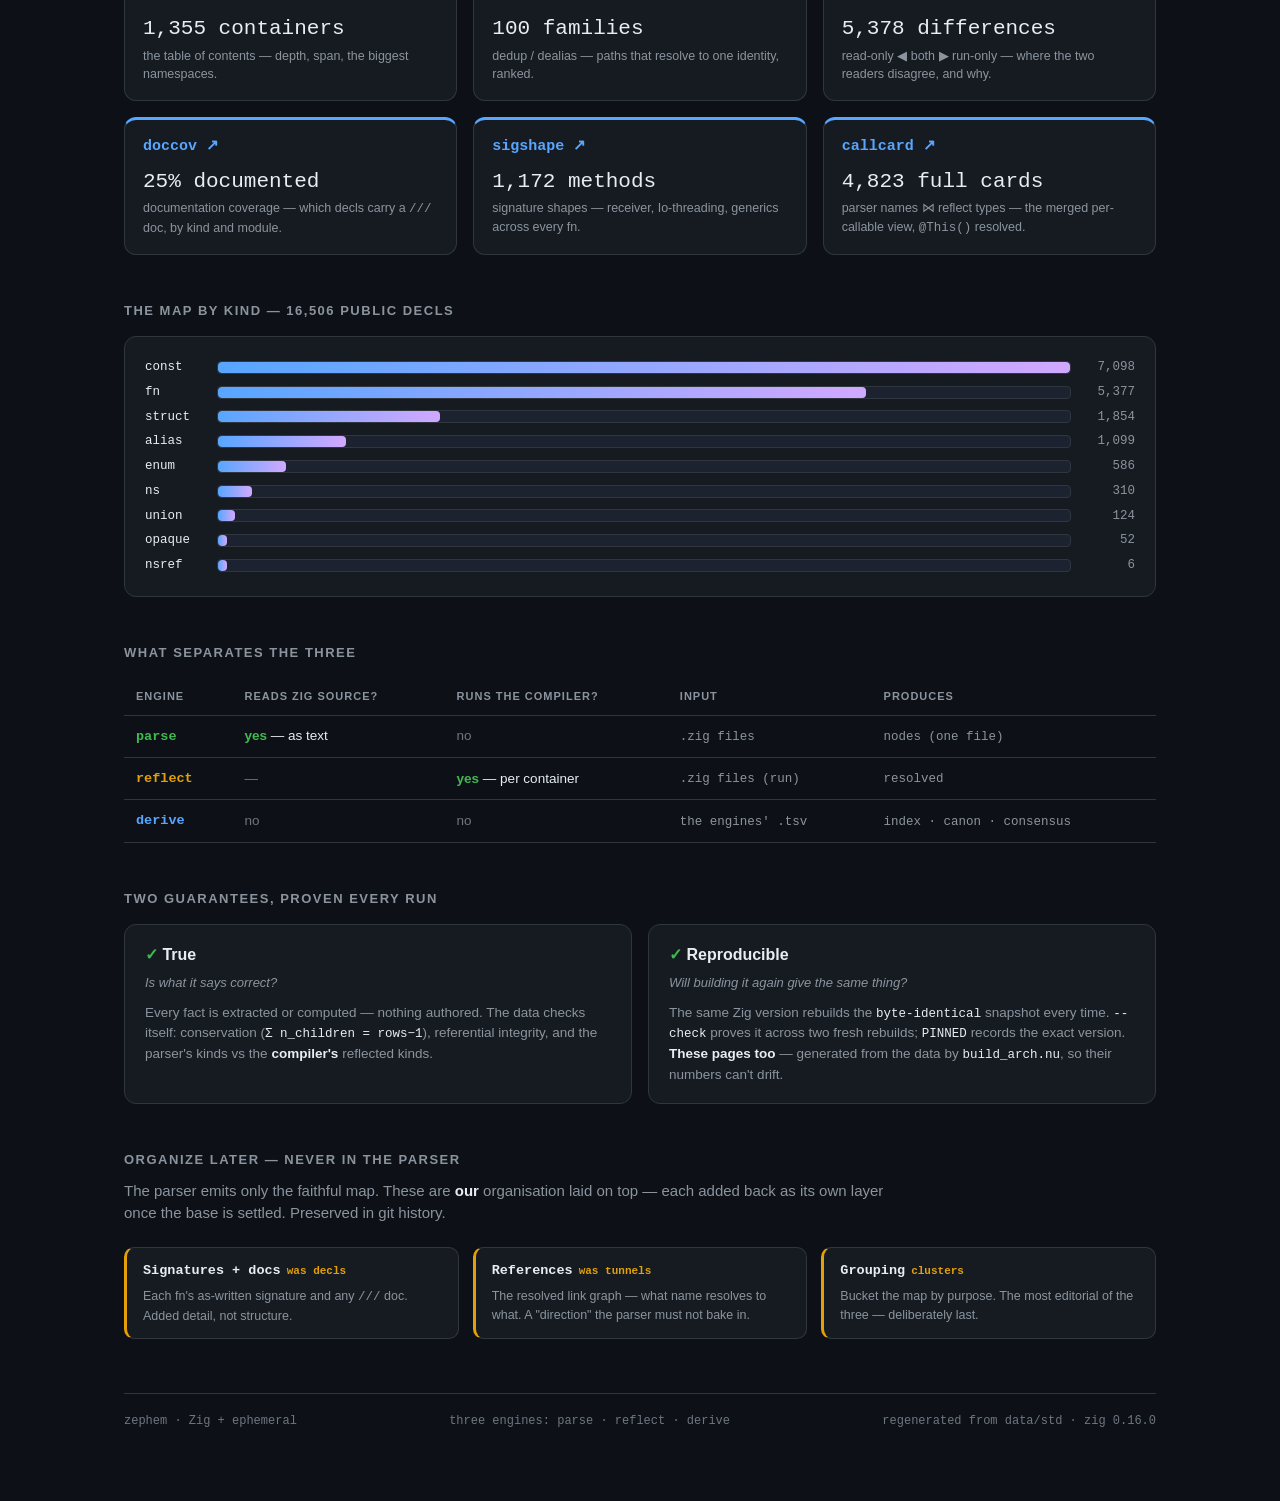
==== commit 88900bb9: "derive: add callcard overlay — merge parser sigs ⋈ reflect resolved The capstone join PLAN.md named:" ====
--- a/docs/architecture.html
+++ b/docs/architecture.html
@@ -88,10 +88,12 @@
         <div class="f">&nbsp;&nbsp;doc coverage over the map</div>
         <div class="f" style="margin-top:8px"><b>scripts/build_sigshape.nu</b></div>
         <div class="f">&nbsp;&nbsp;classify the signatures</div>
+        <div class="f" style="margin-top:8px"><b>scripts/build_callcard.nu</b></div>
+        <div class="f">&nbsp;&nbsp;merge sigs ⋈ resolved</div>
         <div class="f" style="margin-top:8px;line-height:1.45">facts <i>about the data</i> — how to
-          navigate it, what's aliased, where the two readers differ.</div>
-      </div>
-      <div class="out">→ <b>index</b> · <b>canon</b> · <b>consensus</b> · <b>doccov</b> · <b>sigshape</b><br>navigation · dedup · comparison · coverage · shapes</div>
+          navigate it, what's aliased, where the two readers differ, and the two views merged.</div>
+      </div>
+      <div class="out">→ <b>index</b> · <b>canon</b> · <b>consensus</b> · <b>doccov</b> · <b>sigshape</b> · <b>callcard</b><br>navigation · dedup · comparison · coverage · shapes · merge</div>
     </div>
 
   </div>
@@ -110,8 +112,9 @@
       <a class="chip" href="../data/std/consensus.tsv"><b>consensus.tsv</b> <span class="n">18,802</span></a>
       <a class="chip" href="../data/std/doccov.tsv"><b>doccov.tsv</b> <span class="n">25% documented</span></a>
       <a class="chip" href="../data/std/sigshape.tsv"><b>sigshape.tsv</b> <span class="n">5,377 fns</span></a>
-    </div>
-    <div class="cap">consensus — read+run <b>13,424</b> · run-only <b>2,296</b> · read-only <b>3,082</b> &nbsp;·&nbsp; canon — <b>100</b> alias/dup families &nbsp;·&nbsp; doccov — <b>4,084</b> documented &nbsp;·&nbsp; sigshape — <b>1,172</b> methods</div>
+      <a class="chip" href="../data/std/callcard.tsv"><b>callcard.tsv</b> <span class="n">7,099 callables</span></a>
+    </div>
+    <div class="cap">consensus — read+run <b>13,424</b> · run-only <b>2,296</b> · read-only <b>3,082</b> &nbsp;·&nbsp; canon — <b>100</b> alias/dup families &nbsp;·&nbsp; doccov — <b>4,084</b> documented &nbsp;·&nbsp; sigshape — <b>1,172</b> methods &nbsp;·&nbsp; callcard — <b>4,823</b> full cards</div>
   </div>
 
   <div class="arrow">↓<span>read back the other way</span></div>
@@ -151,6 +154,11 @@
       <div class="st">sigshape ↗</div>
       <div class="sn">1,172 methods</div>
       <div class="sd">signature shapes — receiver, Io-threading, generics across every fn.</div>
+    </a>
+    <a class="slice" href="views/callcard.html">
+      <div class="st">callcard ↗</div>
+      <div class="sn">4,823 full cards</div>
+      <div class="sd">parser names ⋈ reflect types — the merged per-callable view, <code>@This()</code> resolved.</div>
     </a>
   </div>
 
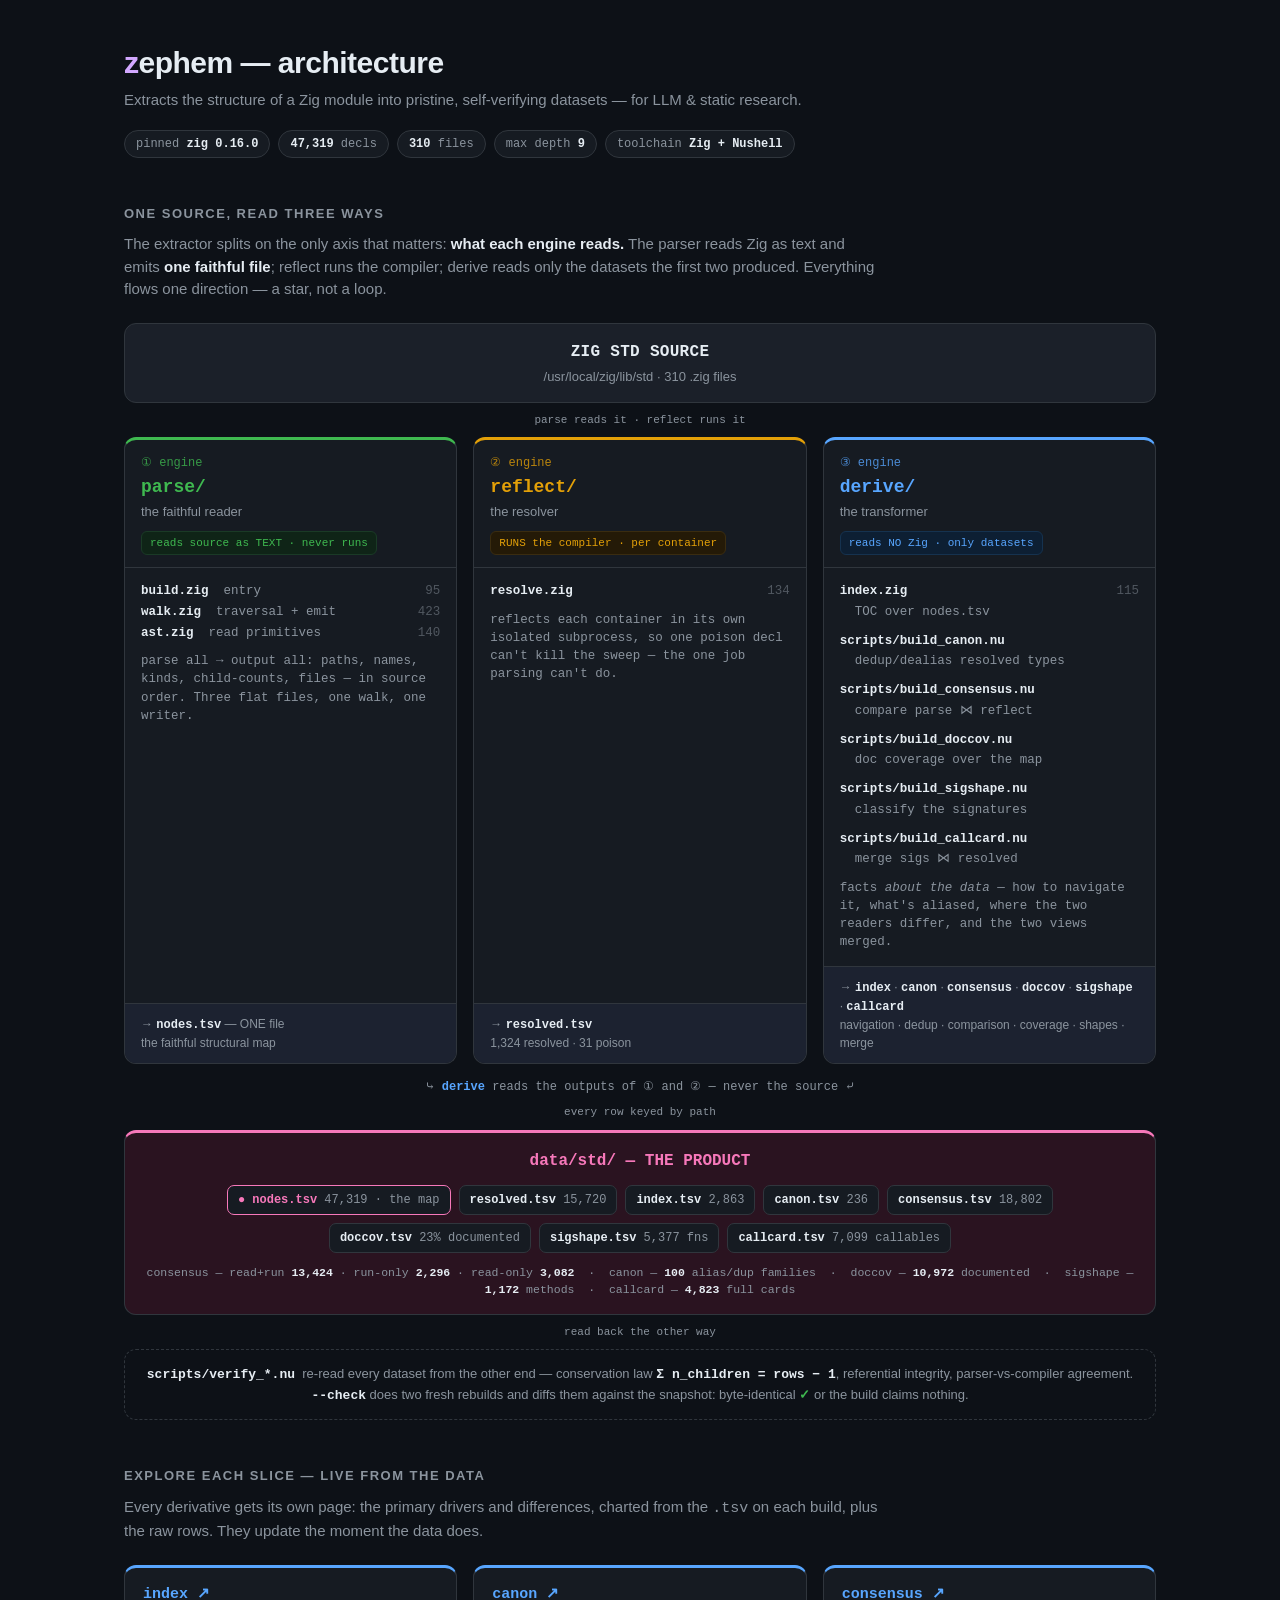
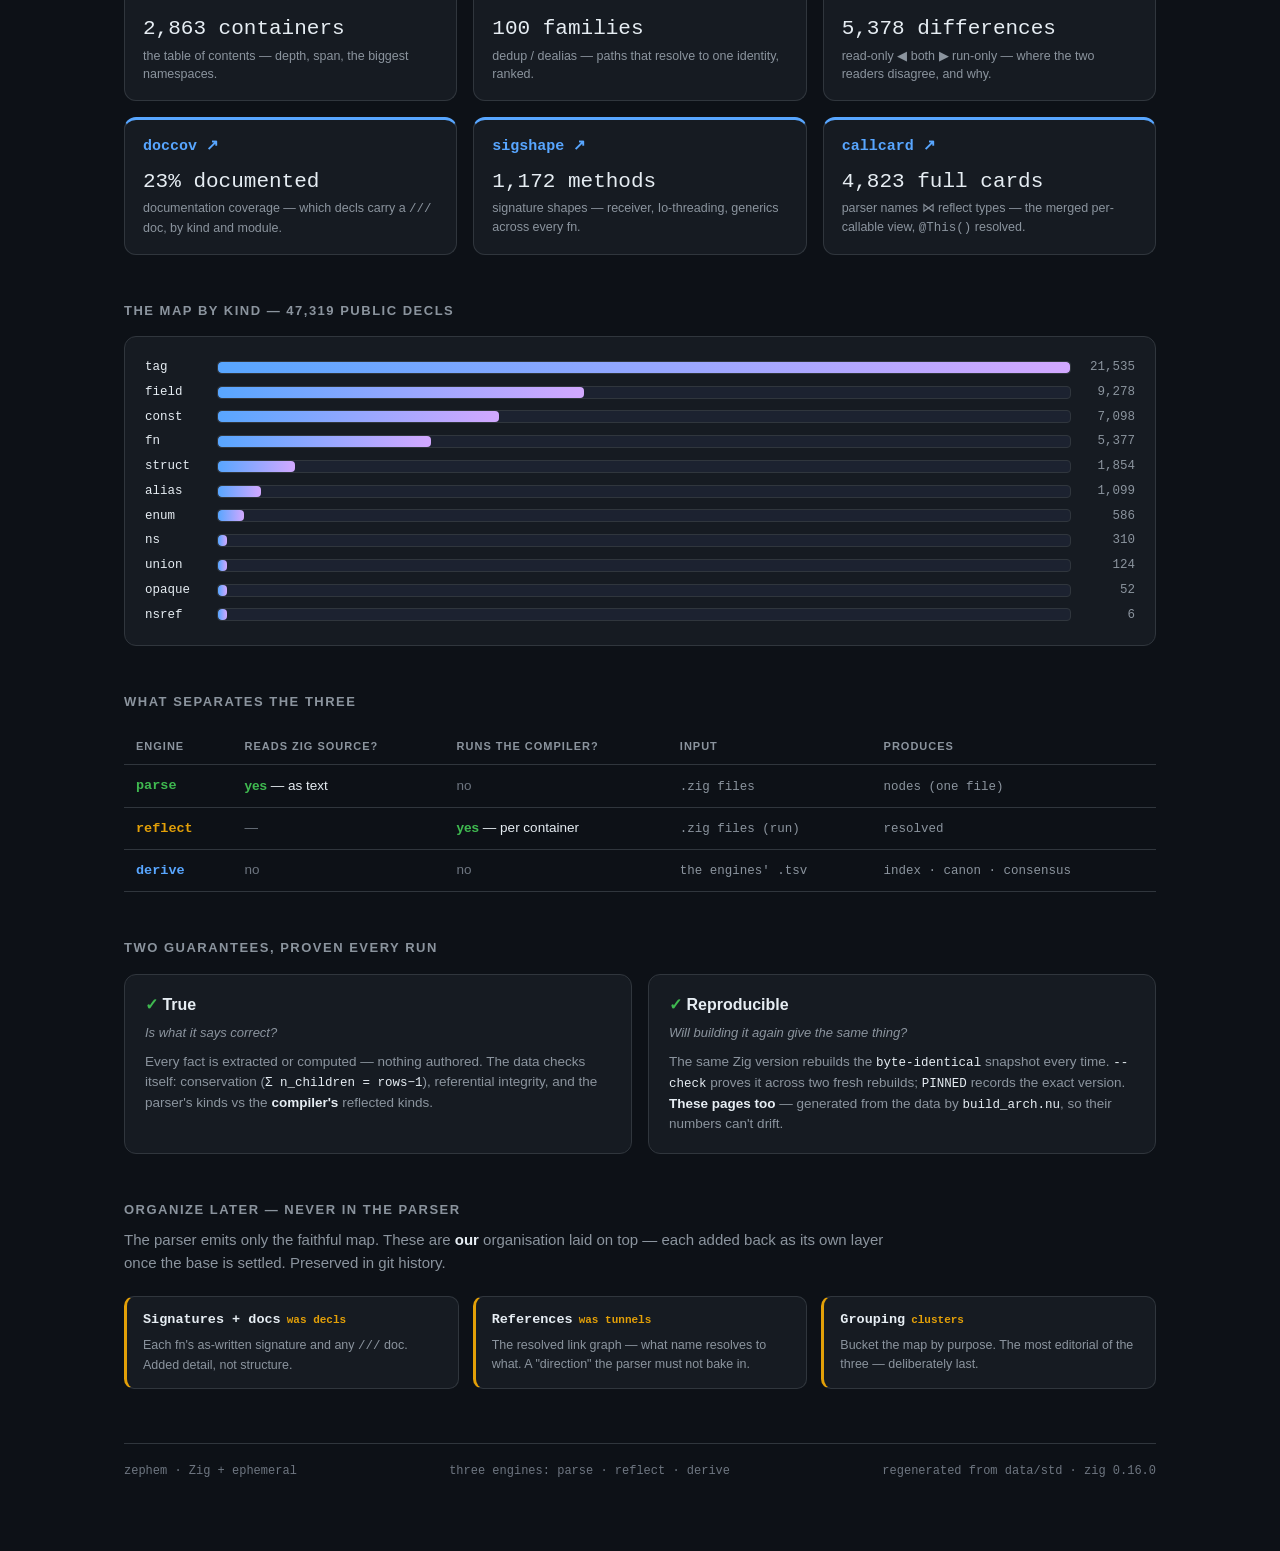
==== commit b5b5ffe2: "parser: extract struct/union fields + enum tags (fields.tsv) The parser was a black box at container" ====
--- a/docs/architecture.html
+++ b/docs/architecture.html
@@ -16,9 +16,9 @@
     <p class="sub">Extracts the structure of a Zig module into pristine, self-verifying datasets — for LLM &amp; static research.</p>
     <div class="badges">
       <span class="badge">pinned&nbsp;<b>zig 0.16.0</b></span>
-      <span class="badge"><b>16,506</b>&nbsp;decls</span>
+      <span class="badge"><b>47,319</b>&nbsp;decls</span>
       <span class="badge"><b>310</b>&nbsp;files</span>
-      <span class="badge">max depth&nbsp;<b>8</b></span>
+      <span class="badge">max depth&nbsp;<b>9</b></span>
       <span class="badge">toolchain&nbsp;<b>Zig + Nushell</b></span>
     </div>
   </header>
@@ -45,9 +45,9 @@
         <div class="reads">reads source as TEXT · never runs</div>
       </div>
       <div class="body">
-        <div class="f"><b>build.zig</b><span class="ln">86</span> &nbsp;entry</div>
-        <div class="f"><b>walk.zig</b><span class="ln">360</span> &nbsp;traversal + emit</div>
-        <div class="f"><b>ast.zig</b><span class="ln">135</span> &nbsp;read primitives</div>
+        <div class="f"><b>build.zig</b><span class="ln">95</span> &nbsp;entry</div>
+        <div class="f"><b>walk.zig</b><span class="ln">423</span> &nbsp;traversal + emit</div>
+        <div class="f"><b>ast.zig</b><span class="ln">140</span> &nbsp;read primitives</div>
         <div class="f" style="margin-top:8px;line-height:1.45">parse all → output all: paths,
           names, kinds, child-counts, files — in source order. Three flat files, one walk,
           one writer.</div>
@@ -105,16 +105,16 @@
   <div class="product">
     <div class="t">data/std/ — THE PRODUCT</div>
     <div class="chips">
-      <a class="chip spine" href="../data/std/nodes.tsv">●&nbsp;<b>nodes.tsv</b> <span class="n">16,506 · the map</span></a>
+      <a class="chip spine" href="../data/std/nodes.tsv">●&nbsp;<b>nodes.tsv</b> <span class="n">47,319 · the map</span></a>
       <a class="chip" href="../data/std/resolved.tsv"><b>resolved.tsv</b> <span class="n">15,720</span></a>
-      <a class="chip" href="../data/std/index.tsv"><b>index.tsv</b> <span class="n">1,355</span></a>
+      <a class="chip" href="../data/std/index.tsv"><b>index.tsv</b> <span class="n">2,863</span></a>
       <a class="chip" href="../data/std/canon.tsv"><b>canon.tsv</b> <span class="n">236</span></a>
       <a class="chip" href="../data/std/consensus.tsv"><b>consensus.tsv</b> <span class="n">18,802</span></a>
-      <a class="chip" href="../data/std/doccov.tsv"><b>doccov.tsv</b> <span class="n">25% documented</span></a>
+      <a class="chip" href="../data/std/doccov.tsv"><b>doccov.tsv</b> <span class="n">23% documented</span></a>
       <a class="chip" href="../data/std/sigshape.tsv"><b>sigshape.tsv</b> <span class="n">5,377 fns</span></a>
       <a class="chip" href="../data/std/callcard.tsv"><b>callcard.tsv</b> <span class="n">7,099 callables</span></a>
     </div>
-    <div class="cap">consensus — read+run <b>13,424</b> · run-only <b>2,296</b> · read-only <b>3,082</b> &nbsp;·&nbsp; canon — <b>100</b> alias/dup families &nbsp;·&nbsp; doccov — <b>4,084</b> documented &nbsp;·&nbsp; sigshape — <b>1,172</b> methods &nbsp;·&nbsp; callcard — <b>4,823</b> full cards</div>
+    <div class="cap">consensus — read+run <b>13,424</b> · run-only <b>2,296</b> · read-only <b>3,082</b> &nbsp;·&nbsp; canon — <b>100</b> alias/dup families &nbsp;·&nbsp; doccov — <b>10,972</b> documented &nbsp;·&nbsp; sigshape — <b>1,172</b> methods &nbsp;·&nbsp; callcard — <b>4,823</b> full cards</div>
   </div>
 
   <div class="arrow">↓<span>read back the other way</span></div>
@@ -132,7 +132,7 @@
   <div class="slices">
     <a class="slice" href="views/index.html">
       <div class="st">index ↗</div>
-      <div class="sn">1,355 containers</div>
+      <div class="sn">2,863 containers</div>
       <div class="sd">the table of contents — depth, span, the biggest namespaces.</div>
     </a>
     <a class="slice" href="views/canon.html">
@@ -147,7 +147,7 @@
     </a>
     <a class="slice" href="views/doccov.html">
       <div class="st">doccov ↗</div>
-      <div class="sn">25% documented</div>
+      <div class="sn">23% documented</div>
       <div class="sd">documentation coverage — which decls carry a <code>///</code> doc, by kind and module.</div>
     </a>
     <a class="slice" href="views/sigshape.html">
@@ -162,15 +162,17 @@
     </a>
   </div>
 
-  <h2>The map by kind — 16,506 public decls</h2>
+  <h2>The map by kind — 47,319 public decls</h2>
   <div class="kinds">
-        <div class="kbar"><span class="kname">const</span><span class="ktrack"><span class="kfill" style="width:100%"></span></span><span class="kn">7,098</span></div>
-        <div class="kbar"><span class="kname">fn</span><span class="ktrack"><span class="kfill" style="width:76%"></span></span><span class="kn">5,377</span></div>
-        <div class="kbar"><span class="kname">struct</span><span class="ktrack"><span class="kfill" style="width:26%"></span></span><span class="kn">1,854</span></div>
-        <div class="kbar"><span class="kname">alias</span><span class="ktrack"><span class="kfill" style="width:15%"></span></span><span class="kn">1,099</span></div>
-        <div class="kbar"><span class="kname">enum</span><span class="ktrack"><span class="kfill" style="width:8%"></span></span><span class="kn">586</span></div>
-        <div class="kbar"><span class="kname">ns</span><span class="ktrack"><span class="kfill" style="width:4%"></span></span><span class="kn">310</span></div>
-        <div class="kbar"><span class="kname">union</span><span class="ktrack"><span class="kfill" style="width:2%"></span></span><span class="kn">124</span></div>
+        <div class="kbar"><span class="kname">tag</span><span class="ktrack"><span class="kfill" style="width:100%"></span></span><span class="kn">21,535</span></div>
+        <div class="kbar"><span class="kname">field</span><span class="ktrack"><span class="kfill" style="width:43%"></span></span><span class="kn">9,278</span></div>
+        <div class="kbar"><span class="kname">const</span><span class="ktrack"><span class="kfill" style="width:33%"></span></span><span class="kn">7,098</span></div>
+        <div class="kbar"><span class="kname">fn</span><span class="ktrack"><span class="kfill" style="width:25%"></span></span><span class="kn">5,377</span></div>
+        <div class="kbar"><span class="kname">struct</span><span class="ktrack"><span class="kfill" style="width:9%"></span></span><span class="kn">1,854</span></div>
+        <div class="kbar"><span class="kname">alias</span><span class="ktrack"><span class="kfill" style="width:5%"></span></span><span class="kn">1,099</span></div>
+        <div class="kbar"><span class="kname">enum</span><span class="ktrack"><span class="kfill" style="width:3%"></span></span><span class="kn">586</span></div>
+        <div class="kbar"><span class="kname">ns</span><span class="ktrack"><span class="kfill" style="width:1%"></span></span><span class="kn">310</span></div>
+        <div class="kbar"><span class="kname">union</span><span class="ktrack"><span class="kfill" style="width:1%"></span></span><span class="kn">124</span></div>
         <div class="kbar"><span class="kname">opaque</span><span class="ktrack"><span class="kfill" style="width:1%"></span></span><span class="kn">52</span></div>
         <div class="kbar"><span class="kname">nsref</span><span class="ktrack"><span class="kfill" style="width:1%"></span></span><span class="kn">6</span></div>
   </div>
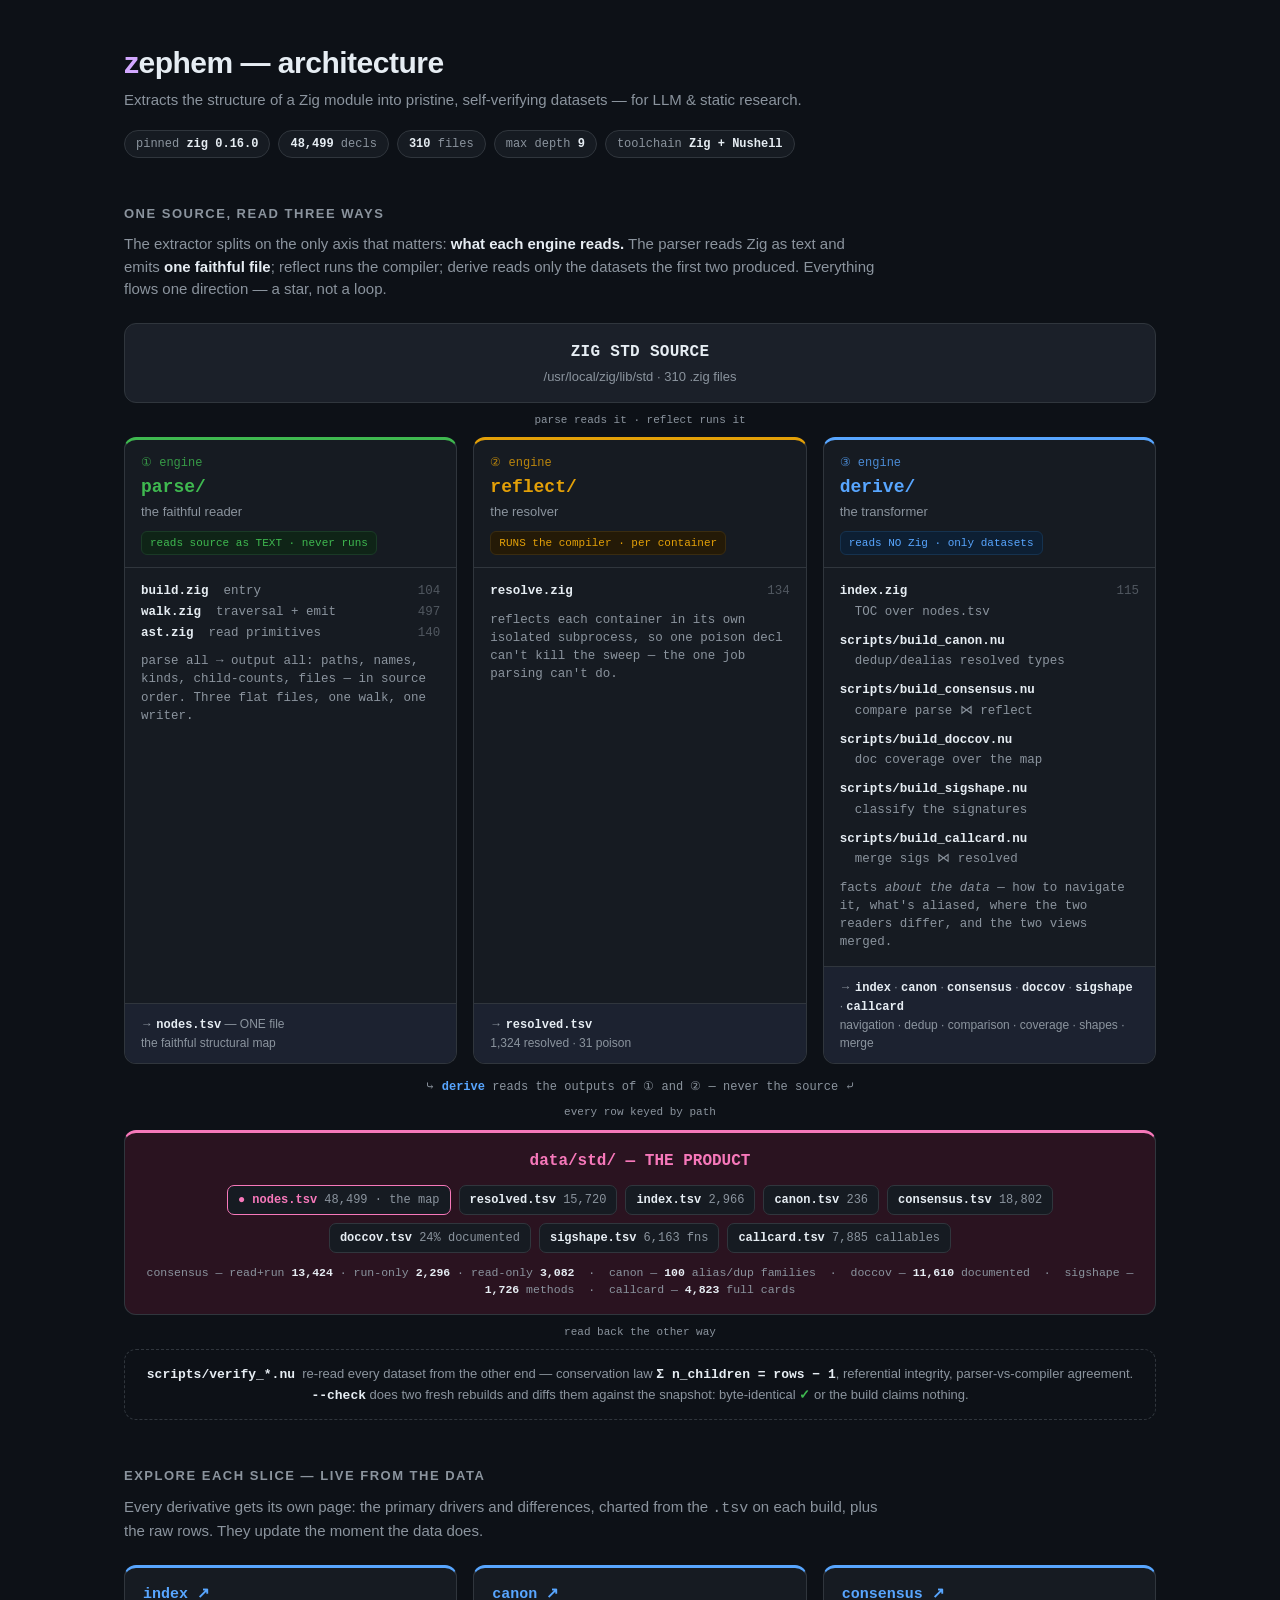
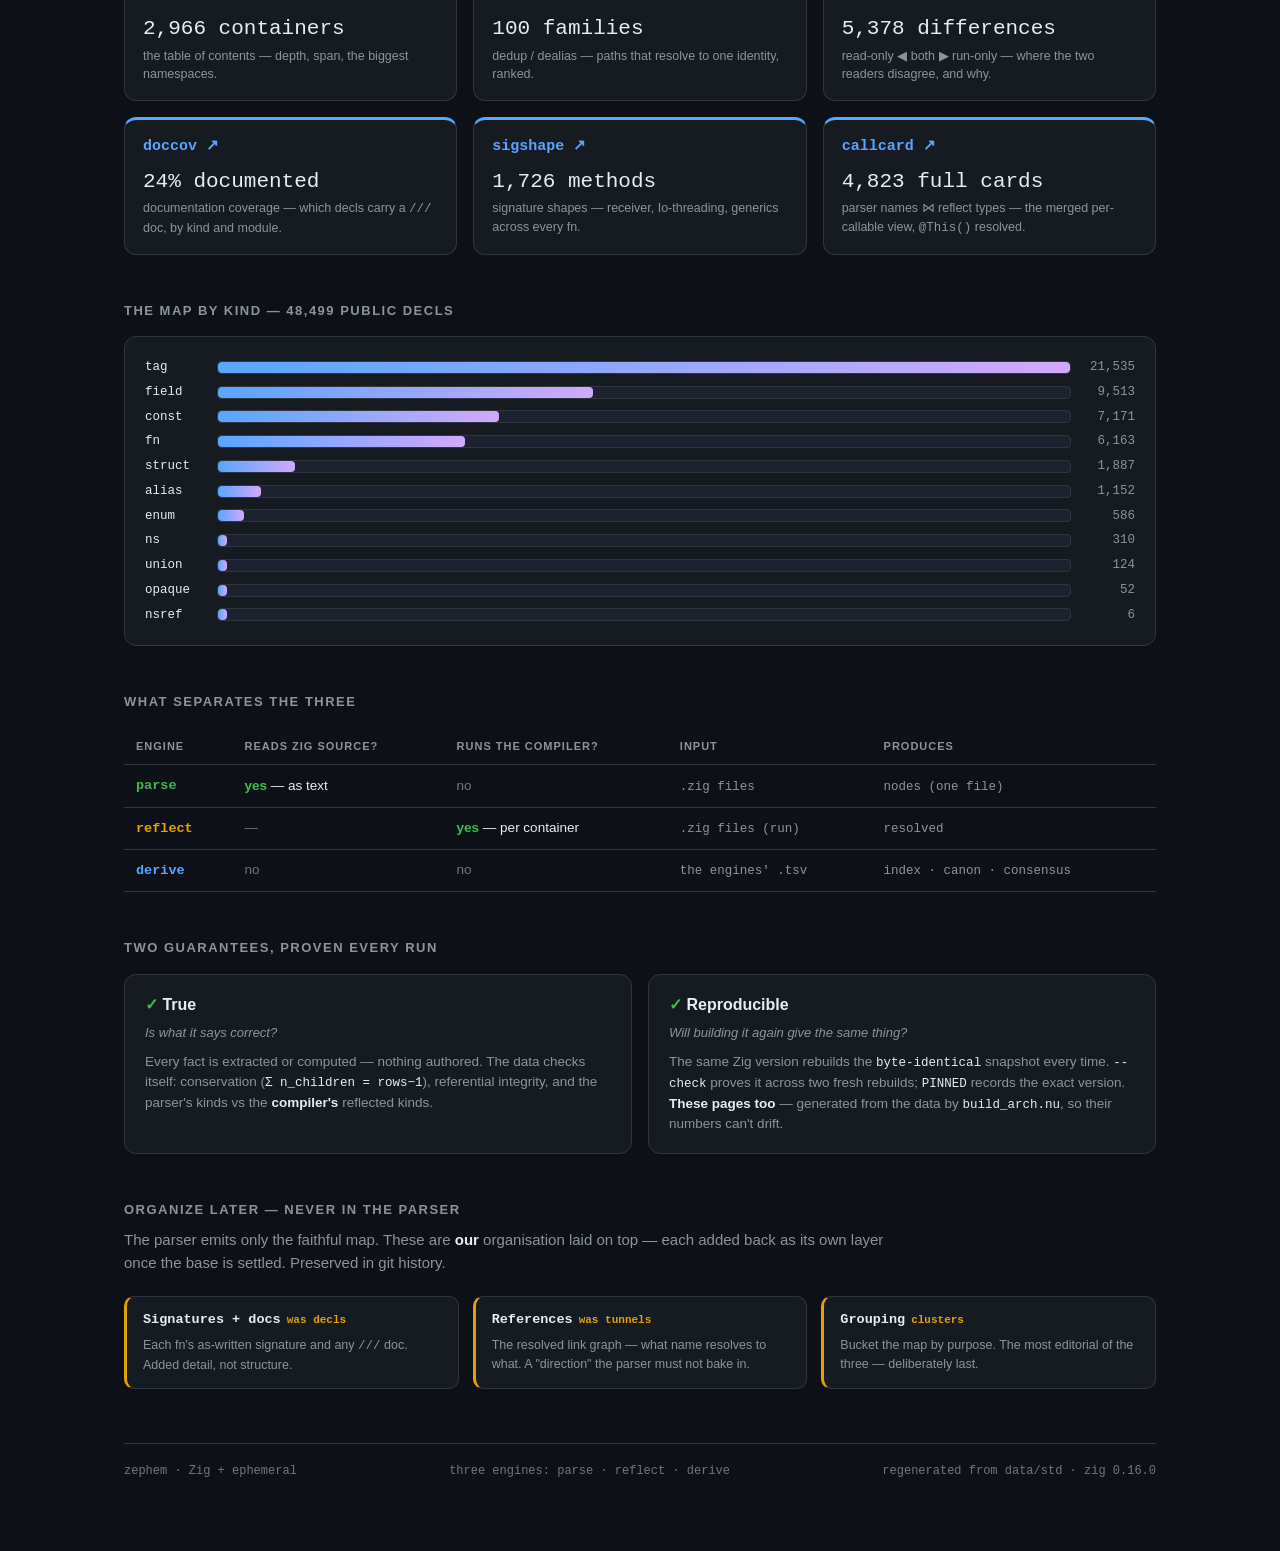
==== commit 5dcdc171: "parser: descend type factories + capture delegation (Phase B) Type factories (`fn(...) type`) were b" ====
--- a/docs/architecture.html
+++ b/docs/architecture.html
@@ -16,7 +16,7 @@
     <p class="sub">Extracts the structure of a Zig module into pristine, self-verifying datasets — for LLM &amp; static research.</p>
     <div class="badges">
       <span class="badge">pinned&nbsp;<b>zig 0.16.0</b></span>
-      <span class="badge"><b>47,319</b>&nbsp;decls</span>
+      <span class="badge"><b>48,499</b>&nbsp;decls</span>
       <span class="badge"><b>310</b>&nbsp;files</span>
       <span class="badge">max depth&nbsp;<b>9</b></span>
       <span class="badge">toolchain&nbsp;<b>Zig + Nushell</b></span>
@@ -45,8 +45,8 @@
         <div class="reads">reads source as TEXT · never runs</div>
       </div>
       <div class="body">
-        <div class="f"><b>build.zig</b><span class="ln">95</span> &nbsp;entry</div>
-        <div class="f"><b>walk.zig</b><span class="ln">423</span> &nbsp;traversal + emit</div>
+        <div class="f"><b>build.zig</b><span class="ln">104</span> &nbsp;entry</div>
+        <div class="f"><b>walk.zig</b><span class="ln">497</span> &nbsp;traversal + emit</div>
         <div class="f"><b>ast.zig</b><span class="ln">140</span> &nbsp;read primitives</div>
         <div class="f" style="margin-top:8px;line-height:1.45">parse all → output all: paths,
           names, kinds, child-counts, files — in source order. Three flat files, one walk,
@@ -105,16 +105,16 @@
   <div class="product">
     <div class="t">data/std/ — THE PRODUCT</div>
     <div class="chips">
-      <a class="chip spine" href="../data/std/nodes.tsv">●&nbsp;<b>nodes.tsv</b> <span class="n">47,319 · the map</span></a>
+      <a class="chip spine" href="../data/std/nodes.tsv">●&nbsp;<b>nodes.tsv</b> <span class="n">48,499 · the map</span></a>
       <a class="chip" href="../data/std/resolved.tsv"><b>resolved.tsv</b> <span class="n">15,720</span></a>
-      <a class="chip" href="../data/std/index.tsv"><b>index.tsv</b> <span class="n">2,863</span></a>
+      <a class="chip" href="../data/std/index.tsv"><b>index.tsv</b> <span class="n">2,966</span></a>
       <a class="chip" href="../data/std/canon.tsv"><b>canon.tsv</b> <span class="n">236</span></a>
       <a class="chip" href="../data/std/consensus.tsv"><b>consensus.tsv</b> <span class="n">18,802</span></a>
-      <a class="chip" href="../data/std/doccov.tsv"><b>doccov.tsv</b> <span class="n">23% documented</span></a>
-      <a class="chip" href="../data/std/sigshape.tsv"><b>sigshape.tsv</b> <span class="n">5,377 fns</span></a>
-      <a class="chip" href="../data/std/callcard.tsv"><b>callcard.tsv</b> <span class="n">7,099 callables</span></a>
-    </div>
-    <div class="cap">consensus — read+run <b>13,424</b> · run-only <b>2,296</b> · read-only <b>3,082</b> &nbsp;·&nbsp; canon — <b>100</b> alias/dup families &nbsp;·&nbsp; doccov — <b>10,972</b> documented &nbsp;·&nbsp; sigshape — <b>1,172</b> methods &nbsp;·&nbsp; callcard — <b>4,823</b> full cards</div>
+      <a class="chip" href="../data/std/doccov.tsv"><b>doccov.tsv</b> <span class="n">24% documented</span></a>
+      <a class="chip" href="../data/std/sigshape.tsv"><b>sigshape.tsv</b> <span class="n">6,163 fns</span></a>
+      <a class="chip" href="../data/std/callcard.tsv"><b>callcard.tsv</b> <span class="n">7,885 callables</span></a>
+    </div>
+    <div class="cap">consensus — read+run <b>13,424</b> · run-only <b>2,296</b> · read-only <b>3,082</b> &nbsp;·&nbsp; canon — <b>100</b> alias/dup families &nbsp;·&nbsp; doccov — <b>11,610</b> documented &nbsp;·&nbsp; sigshape — <b>1,726</b> methods &nbsp;·&nbsp; callcard — <b>4,823</b> full cards</div>
   </div>
 
   <div class="arrow">↓<span>read back the other way</span></div>
@@ -132,7 +132,7 @@
   <div class="slices">
     <a class="slice" href="views/index.html">
       <div class="st">index ↗</div>
-      <div class="sn">2,863 containers</div>
+      <div class="sn">2,966 containers</div>
       <div class="sd">the table of contents — depth, span, the biggest namespaces.</div>
     </a>
     <a class="slice" href="views/canon.html">
@@ -147,12 +147,12 @@
     </a>
     <a class="slice" href="views/doccov.html">
       <div class="st">doccov ↗</div>
-      <div class="sn">23% documented</div>
+      <div class="sn">24% documented</div>
       <div class="sd">documentation coverage — which decls carry a <code>///</code> doc, by kind and module.</div>
     </a>
     <a class="slice" href="views/sigshape.html">
       <div class="st">sigshape ↗</div>
-      <div class="sn">1,172 methods</div>
+      <div class="sn">1,726 methods</div>
       <div class="sd">signature shapes — receiver, Io-threading, generics across every fn.</div>
     </a>
     <a class="slice" href="views/callcard.html">
@@ -162,14 +162,14 @@
     </a>
   </div>
 
-  <h2>The map by kind — 47,319 public decls</h2>
+  <h2>The map by kind — 48,499 public decls</h2>
   <div class="kinds">
         <div class="kbar"><span class="kname">tag</span><span class="ktrack"><span class="kfill" style="width:100%"></span></span><span class="kn">21,535</span></div>
-        <div class="kbar"><span class="kname">field</span><span class="ktrack"><span class="kfill" style="width:43%"></span></span><span class="kn">9,278</span></div>
-        <div class="kbar"><span class="kname">const</span><span class="ktrack"><span class="kfill" style="width:33%"></span></span><span class="kn">7,098</span></div>
-        <div class="kbar"><span class="kname">fn</span><span class="ktrack"><span class="kfill" style="width:25%"></span></span><span class="kn">5,377</span></div>
-        <div class="kbar"><span class="kname">struct</span><span class="ktrack"><span class="kfill" style="width:9%"></span></span><span class="kn">1,854</span></div>
-        <div class="kbar"><span class="kname">alias</span><span class="ktrack"><span class="kfill" style="width:5%"></span></span><span class="kn">1,099</span></div>
+        <div class="kbar"><span class="kname">field</span><span class="ktrack"><span class="kfill" style="width:44%"></span></span><span class="kn">9,513</span></div>
+        <div class="kbar"><span class="kname">const</span><span class="ktrack"><span class="kfill" style="width:33%"></span></span><span class="kn">7,171</span></div>
+        <div class="kbar"><span class="kname">fn</span><span class="ktrack"><span class="kfill" style="width:29%"></span></span><span class="kn">6,163</span></div>
+        <div class="kbar"><span class="kname">struct</span><span class="ktrack"><span class="kfill" style="width:9%"></span></span><span class="kn">1,887</span></div>
+        <div class="kbar"><span class="kname">alias</span><span class="ktrack"><span class="kfill" style="width:5%"></span></span><span class="kn">1,152</span></div>
         <div class="kbar"><span class="kname">enum</span><span class="ktrack"><span class="kfill" style="width:3%"></span></span><span class="kn">586</span></div>
         <div class="kbar"><span class="kname">ns</span><span class="ktrack"><span class="kfill" style="width:1%"></span></span><span class="kn">310</span></div>
         <div class="kbar"><span class="kname">union</span><span class="ktrack"><span class="kfill" style="width:1%"></span></span><span class="kn">124</span></div>
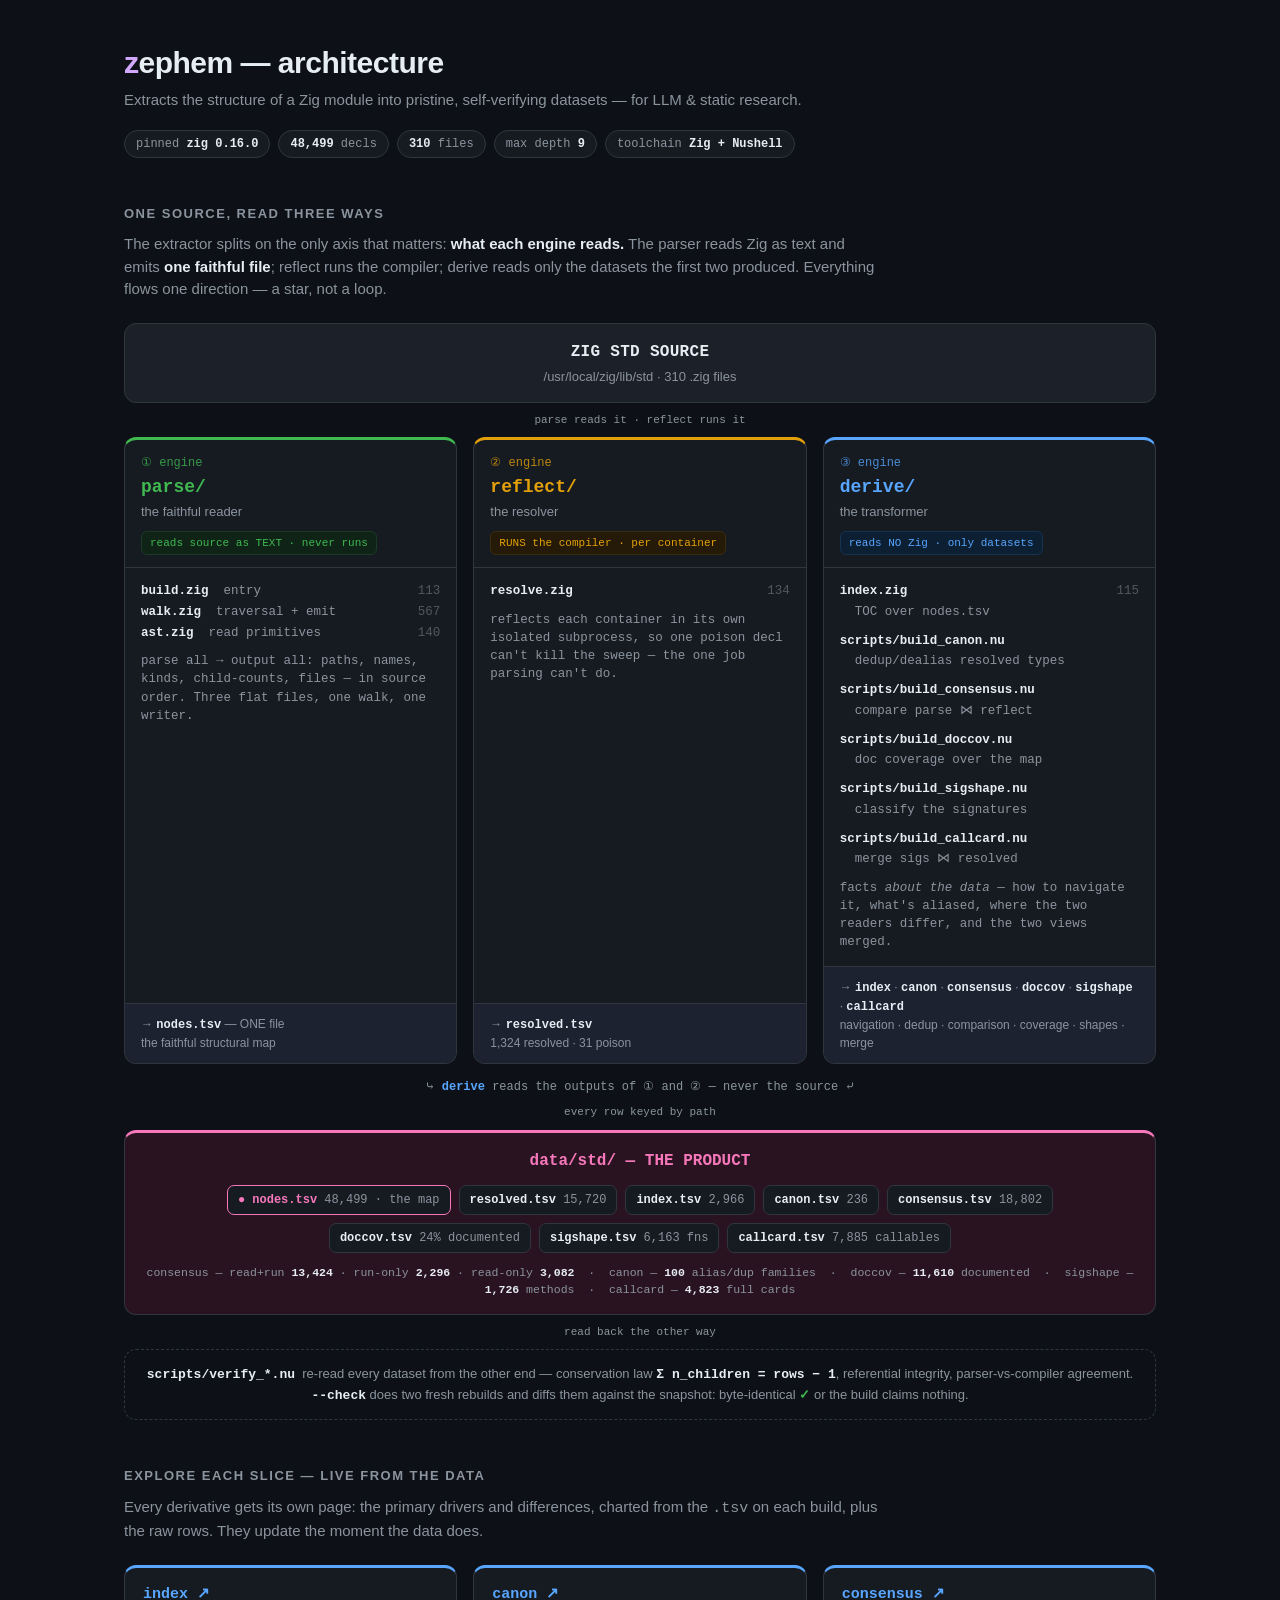
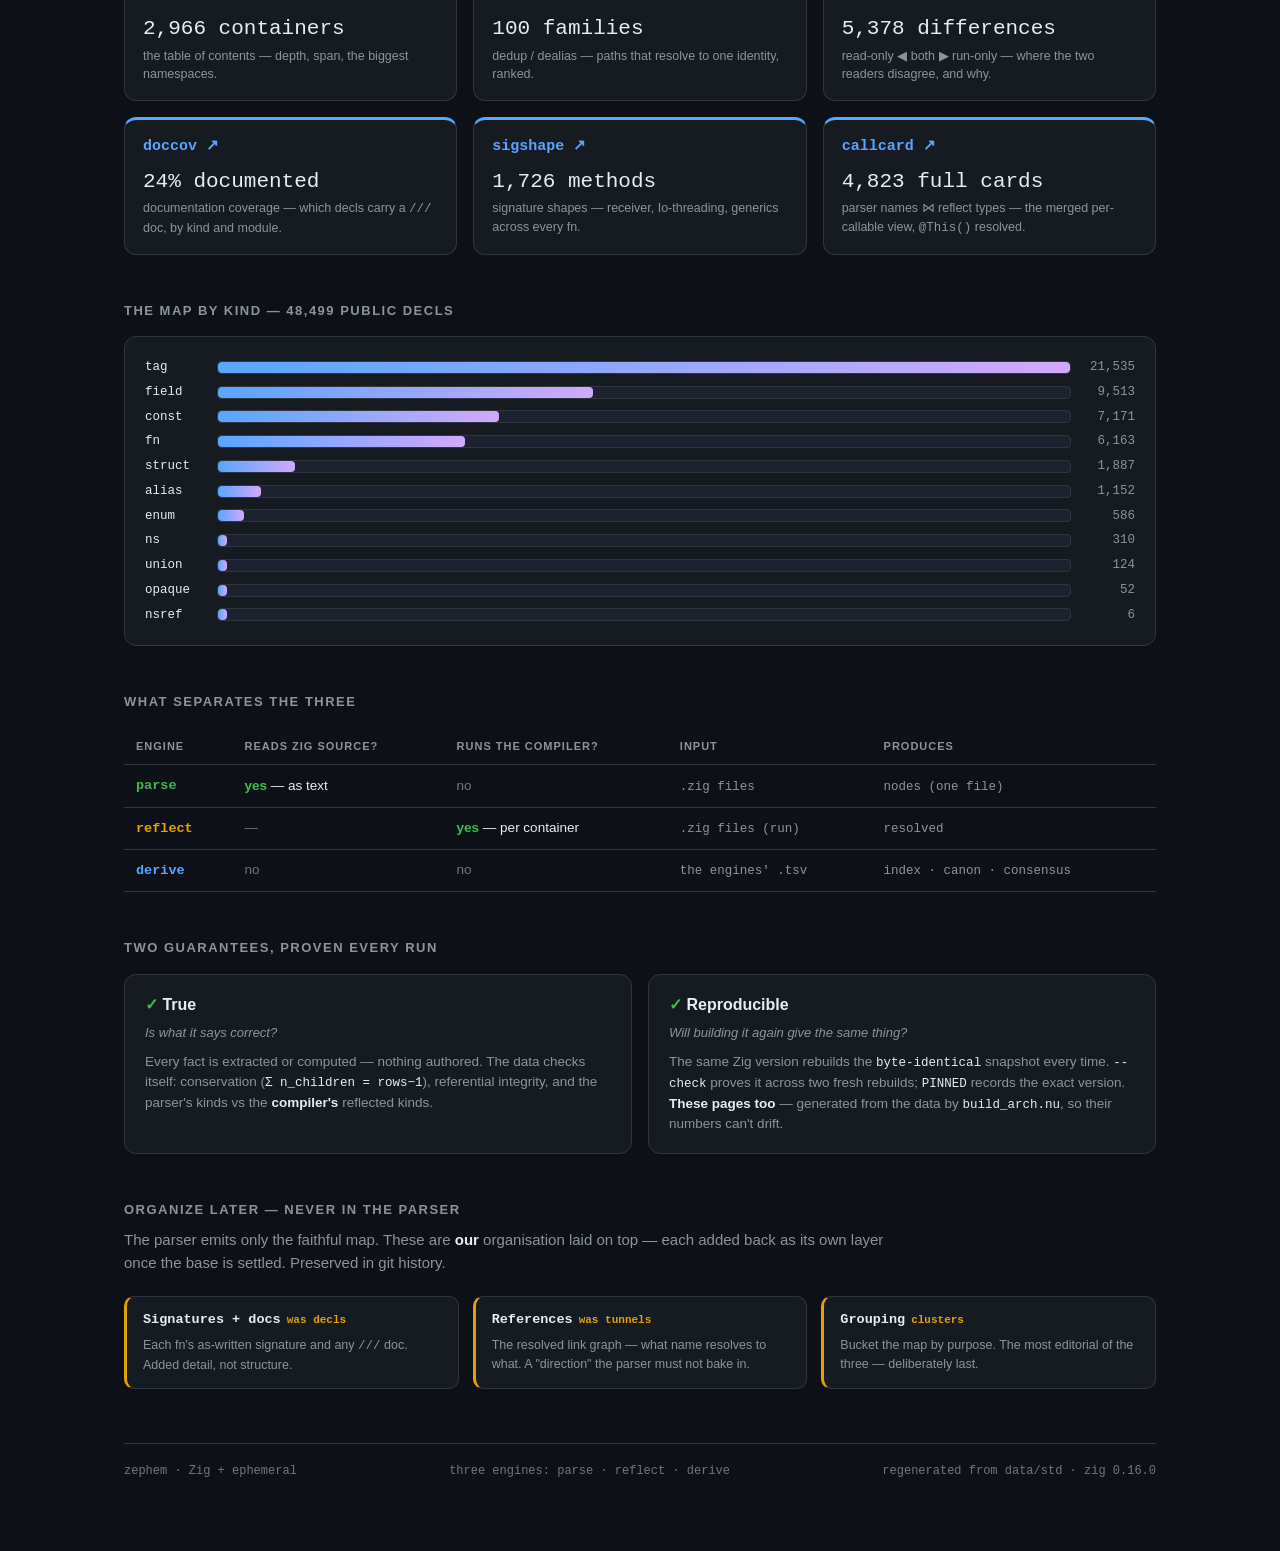
==== commit cb4ca4e6: "extract: add examples.tsv (test/doctest usage) + harden verify_std New parser extractor (parse/walk." ====
--- a/docs/architecture.html
+++ b/docs/architecture.html
@@ -45,8 +45,8 @@
         <div class="reads">reads source as TEXT · never runs</div>
       </div>
       <div class="body">
-        <div class="f"><b>build.zig</b><span class="ln">104</span> &nbsp;entry</div>
-        <div class="f"><b>walk.zig</b><span class="ln">497</span> &nbsp;traversal + emit</div>
+        <div class="f"><b>build.zig</b><span class="ln">113</span> &nbsp;entry</div>
+        <div class="f"><b>walk.zig</b><span class="ln">567</span> &nbsp;traversal + emit</div>
         <div class="f"><b>ast.zig</b><span class="ln">140</span> &nbsp;read primitives</div>
         <div class="f" style="margin-top:8px;line-height:1.45">parse all → output all: paths,
           names, kinds, child-counts, files — in source order. Three flat files, one walk,
@@ -105,14 +105,14 @@
   <div class="product">
     <div class="t">data/std/ — THE PRODUCT</div>
     <div class="chips">
-      <a class="chip spine" href="../data/std/nodes.tsv">●&nbsp;<b>nodes.tsv</b> <span class="n">48,499 · the map</span></a>
-      <a class="chip" href="../data/std/resolved.tsv"><b>resolved.tsv</b> <span class="n">15,720</span></a>
-      <a class="chip" href="../data/std/index.tsv"><b>index.tsv</b> <span class="n">2,966</span></a>
-      <a class="chip" href="../data/std/canon.tsv"><b>canon.tsv</b> <span class="n">236</span></a>
-      <a class="chip" href="../data/std/consensus.tsv"><b>consensus.tsv</b> <span class="n">18,802</span></a>
-      <a class="chip" href="../data/std/doccov.tsv"><b>doccov.tsv</b> <span class="n">24% documented</span></a>
-      <a class="chip" href="../data/std/sigshape.tsv"><b>sigshape.tsv</b> <span class="n">6,163 fns</span></a>
-      <a class="chip" href="../data/std/callcard.tsv"><b>callcard.tsv</b> <span class="n">7,885 callables</span></a>
+      <a class="chip spine" href="../data/std/extracted/nodes.tsv">●&nbsp;<b>nodes.tsv</b> <span class="n">48,499 · the map</span></a>
+      <a class="chip" href="../data/std/extracted/resolved.tsv"><b>resolved.tsv</b> <span class="n">15,720</span></a>
+      <a class="chip" href="../data/std/derived/index.tsv"><b>index.tsv</b> <span class="n">2,966</span></a>
+      <a class="chip" href="../data/std/derived/canon.tsv"><b>canon.tsv</b> <span class="n">236</span></a>
+      <a class="chip" href="../data/std/derived/consensus.tsv"><b>consensus.tsv</b> <span class="n">18,802</span></a>
+      <a class="chip" href="../data/std/derived/doccov.tsv"><b>doccov.tsv</b> <span class="n">24% documented</span></a>
+      <a class="chip" href="../data/std/derived/sigshape.tsv"><b>sigshape.tsv</b> <span class="n">6,163 fns</span></a>
+      <a class="chip" href="../data/std/derived/callcard.tsv"><b>callcard.tsv</b> <span class="n">7,885 callables</span></a>
     </div>
     <div class="cap">consensus — read+run <b>13,424</b> · run-only <b>2,296</b> · read-only <b>3,082</b> &nbsp;·&nbsp; canon — <b>100</b> alias/dup families &nbsp;·&nbsp; doccov — <b>11,610</b> documented &nbsp;·&nbsp; sigshape — <b>1,726</b> methods &nbsp;·&nbsp; callcard — <b>4,823</b> full cards</div>
   </div>
